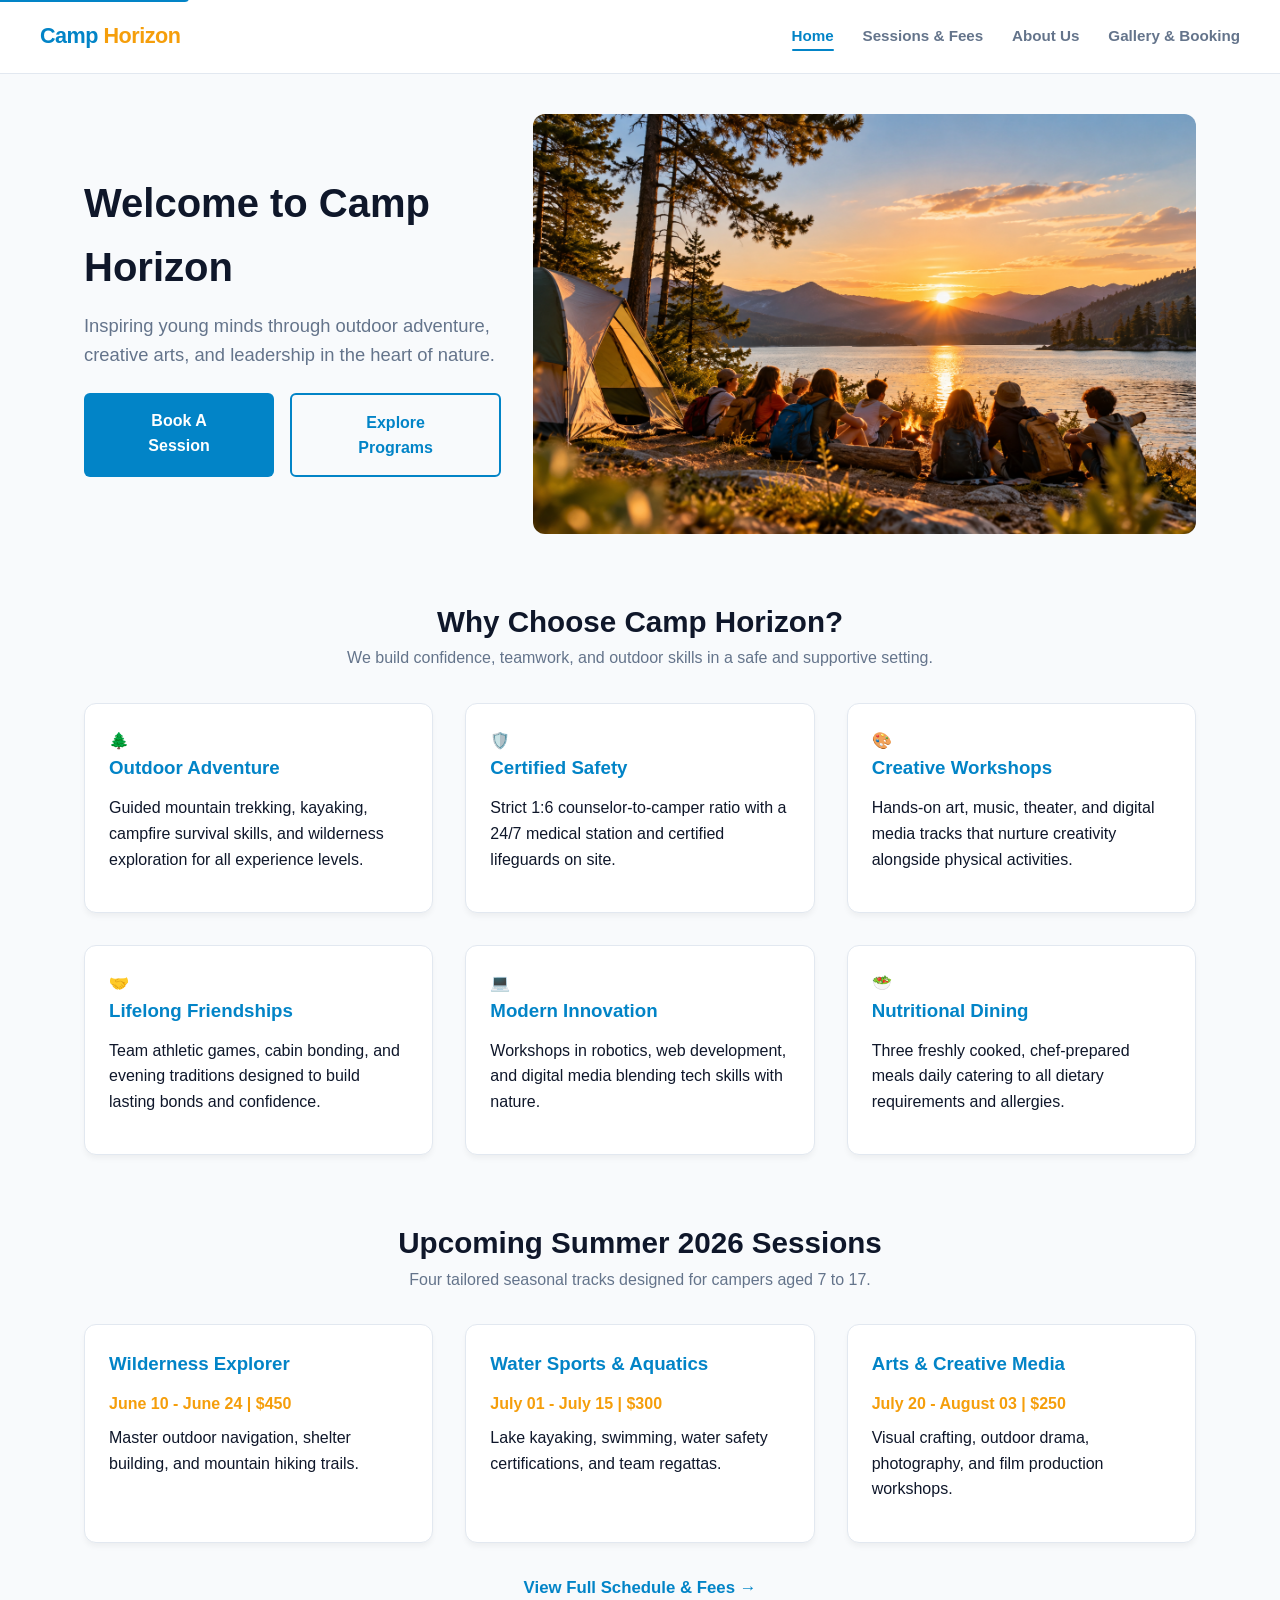
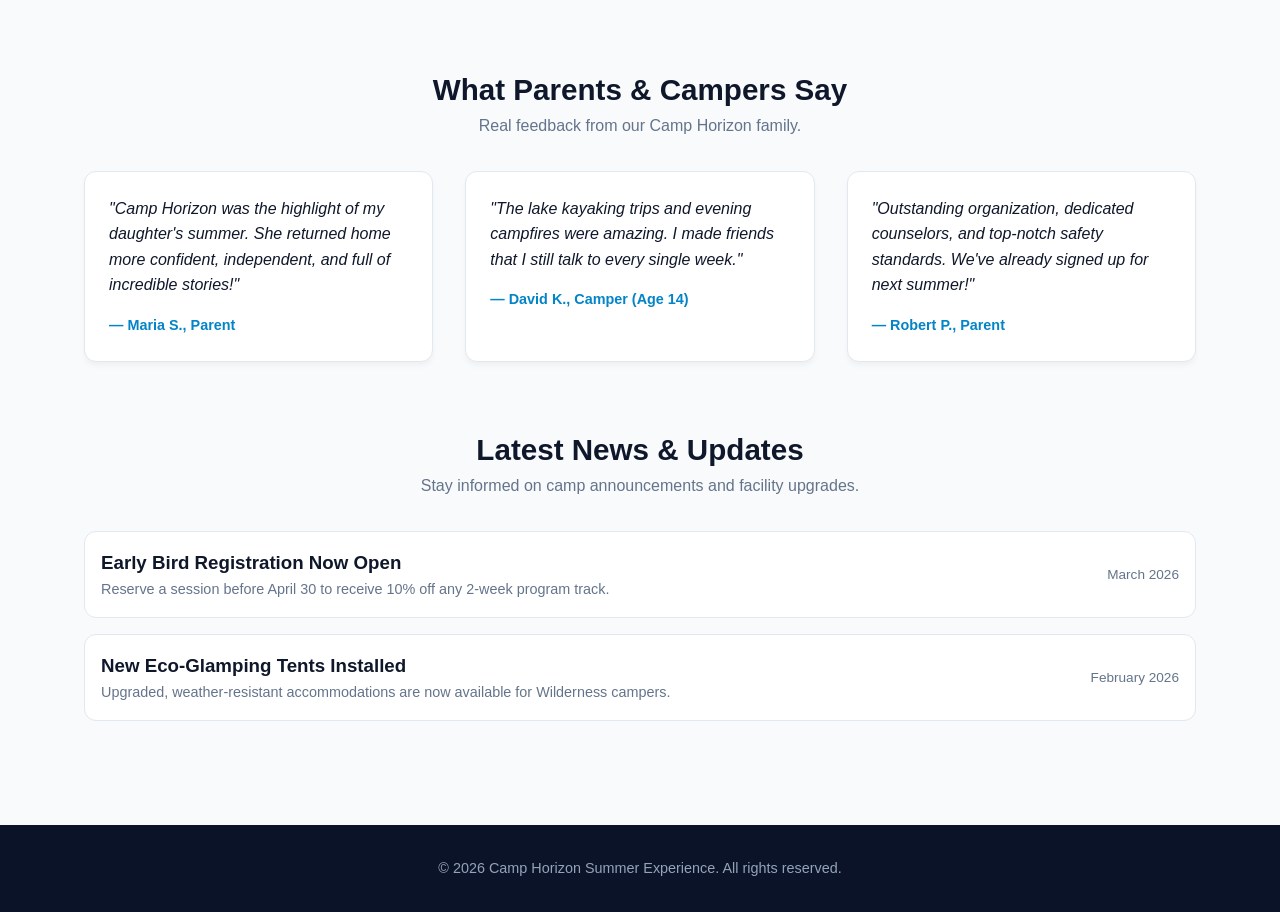
==== index.html @ 03441b00 "Add files via upload" ====
<!DOCTYPE html>
<html lang="en">
<head>
  <meta charset="UTF-8">
  <meta name="viewport" content="width=device-width, initial-scale=1.0">
  <title>Home — Camp Horizon</title>
  <link rel="stylesheet" href="css/style.css">
  <link rel="stylesheet" href="css/responsive.css">
</head>
<body>

  <a href="#main-content" class="skip-link">Skip to main content</a>

  <header class="site-header">
    <div class="logo">Camp <span>Horizon</span></div>
    <nav class="main-nav" aria-label="Main navigation">
      <ul>
        <li><a href="index.html" class="active" aria-current="page">Home</a></li>
        <li><a href="services.html">Sessions & Fees</a></li>
        <li><a href="about.html">About Us</a></li>
        <li><a href="contact.html">Gallery & Booking</a></li>
      </ul>
    </nav>
  </header>

  <main id="main-content" class="page-container">

    <section class="hero-section">
      <div class="hero-content">
        <h1>Welcome to Camp Horizon</h1>
        <p>Inspiring young minds through outdoor adventure, creative arts, and leadership in the heart of nature.</p>
        <div class="hero-actions">
          <a href="contact.html#booking-section" class="submit-btn">Book A Session</a>
          <a href="services.html#programs" class="submit-btn secondary-btn">Explore Programs</a>
        </div>
      </div>
      <div class="hero-image-container">
        <img src="img/camp.png" alt="Campers sitting around a campfire at sunset near a lake" width="800" height="420" loading="eager">
      </div>
    </section>

    <section class="highlights-section">
      <h2 class="section-title">Why Choose Camp Horizon?</h2>
      <p class="section-subtitle">We build confidence, teamwork, and outdoor skills in a safe and supportive setting.</p>

      <div class="program-grid highlights-grid">
        <article class="program-card">
          <div class="card-icon" aria-hidden="true">🌲</div>
          <h3>Outdoor Adventure</h3>
          <p>Guided mountain trekking, kayaking, campfire survival skills, and wilderness exploration for all experience levels.</p>
        </article>

        <article class="program-card">
          <div class="card-icon" aria-hidden="true">🛡️</div>
          <h3>Certified Safety</h3>
          <p>Strict 1:6 counselor-to-camper ratio with a 24/7 medical station and certified lifeguards on site.</p>
        </article>

        <article class="program-card">
          <div class="card-icon" aria-hidden="true">🎨</div>
          <h3>Creative Workshops</h3>
          <p>Hands-on art, music, theater, and digital media tracks that nurture creativity alongside physical activities.</p>
        </article>

        <article class="program-card">
          <div class="card-icon" aria-hidden="true">🤝</div>
          <h3>Lifelong Friendships</h3>
          <p>Team athletic games, cabin bonding, and evening traditions designed to build lasting bonds and confidence.</p>
        </article>

        <article class="program-card">
          <div class="card-icon" aria-hidden="true">💻</div>
          <h3>Modern Innovation</h3>
          <p>Workshops in robotics, web development, and digital media blending tech skills with nature.</p>
        </article>

        <article class="program-card">
          <div class="card-icon" aria-hidden="true">🥗</div>
          <h3>Nutritional Dining</h3>
          <p>Three freshly cooked, chef-prepared meals daily catering to all dietary requirements and allergies.</p>
        </article>
      </div>
    </section>

    <section class="sessions-preview-section">
      <h2 class="section-title">Upcoming Summer 2026 Sessions</h2>
      <p class="section-subtitle">Four tailored seasonal tracks designed for campers aged 7 to 17.</p>

      <div class="program-grid">
        <article class="program-card">
          <h3>Wilderness Explorer</h3>
          <span class="price-tag">June 10 - June 24 | $450</span>
          <p>Master outdoor navigation, shelter building, and mountain hiking trails.</p>
        </article>

        <article class="program-card">
          <h3>Water Sports & Aquatics</h3>
          <span class="price-tag">July 01 - July 15 | $300</span>
          <p>Lake kayaking, swimming, water safety certifications, and team regattas.</p>
        </article>

        <article class="program-card">
          <h3>Arts & Creative Media</h3>
          <span class="price-tag">July 20 - August 03 | $250</span>
          <p>Visual crafting, outdoor drama, photography, and film production workshops.</p>
        </article>
      </div>

      <div class="view-more-container">
        <a href="services.html#schedule-table" class="view-more-link">View Full Schedule & Fees →</a>
      </div>
    </section>

    <section class="testimonials-section">
      <h2 class="section-title">What Parents & Campers Say</h2>
      <p class="section-subtitle">Real feedback from our Camp Horizon family.</p>

      <div class="program-grid">
        <article class="program-card testimonial-card">
          <blockquote>
            <p><em>"Camp Horizon was the highlight of my daughter's summer. She returned home more confident, independent, and full of incredible stories!"</em></p>
          </blockquote>
          <cite>— Maria S., Parent</cite>
        </article>

        <article class="program-card testimonial-card">
          <blockquote>
            <p><em>"The lake kayaking trips and evening campfires were amazing. I made friends that I still talk to every single week."</em></p>
          </blockquote>
          <cite>— David K., Camper (Age 14)</cite>
        </article>

        <article class="program-card testimonial-card">
          <blockquote>
            <p><em>"Outstanding organization, dedicated counselors, and top-notch safety standards. We've already signed up for next summer!"</em></p>
          </blockquote>
          <cite>— Robert P., Parent</cite>
        </article>
      </div>
    </section>

    <section id="news" class="news-section">
      <h2 class="section-title">Latest News & Updates</h2>
      <p class="section-subtitle">Stay informed on camp announcements and facility upgrades.</p>

      <div class="add-ons">
        <article class="addon-item">
          <div>
            <h3>Early Bird Registration Now Open</h3>
            <p class="news-text">Reserve a session before April 30 to receive 10% off any 2-week program track.</p>
          </div>
          <time datetime="2026-03" class="news-date">March 2026</time>
        </article>

        <article class="addon-item">
          <div>
            <h3>New Eco-Glamping Tents Installed</h3>
            <p class="news-text">Upgraded, weather-resistant accommodations are now available for Wilderness campers.</p>
          </div>
          <time datetime="2026-02" class="news-date">February 2026</time>
        </article>
      </div>
    </section>

  </main>

  <footer class="site-footer">
    <p>&copy; 2026 Camp Horizon Summer Experience. All rights reserved.</p>
  </footer>

</body>
</html>
---- css/style.css ----
*, *::before, *::after {
  box-sizing: border-box;
  margin: 0;
  padding: 0;
}

:root {
  --primary-color: #0284c7;   
  --primary-dark: #0369a1;
  --accent-color: #f59e0b;     
  --text-main: #0f172a;       
  --text-muted: #64748b;       
  --bg-page: #f8fafc;          
  --bg-card: #ffffff;
  --border-color: #e2e8f0;
  --radius: 12px;
}

body {
  font-family: -apple-system, BlinkMacSystemFont, "Segoe UI", Roboto, Helvetica, Arial, sans-serif;
  color: var(--text-main);
  background-color: var(--bg-page);
  line-height: 1.6;
  min-height: 100vh;
  display: flex;
  flex-direction: column;
}

img {
  max-width: 100%;
  height: auto;
}

.skip-link {
  position: absolute;
  top: -40px;
  left: 0;
  background: var(--primary-color);
  color: #ffffff;
  padding: 8px 16px;
  z-index: 1000;
  text-decoration: none;
  font-weight: 700;
  border-radius: 0 0 4px 0;
  transition: top 0.2s ease;
}

.skip-link:focus {
  top: 0;
}

a:focus-visible,
button:focus-visible,
input:focus-visible,
select:focus-visible,
textarea:focus-visible {
  outline: 3px solid #185abc;
  outline-offset: 3px;
}

.site-header {
  background-color: var(--bg-card);
  border-bottom: 1px solid var(--border-color);
  padding: 1.2rem 2.5rem;
  display: flex;
  justify-content: space-between;
  align-items: center;
  position: sticky;
  top: 0;
  z-index: 100;
}

.logo {
  font-size: 1.35rem;
  font-weight: 800;
  letter-spacing: -0.5px;
  color: var(--primary-color);
}

.logo span {
  color: var(--accent-color);
}

.main-nav ul {
  display: flex;
  list-style: none;
  gap: 1.8rem;
  align-items: center;
}

.main-nav a {
  text-decoration: none;
  color: var(--text-muted);
  font-weight: 600;
  font-size: 0.95rem;
  padding: 0.4rem 0;
  position: relative;
  transition: color 0.2s ease;
}

.main-nav a:hover,
.main-nav a:focus,
.main-nav a.active {
  color: var(--primary-color);
}

.main-nav a.active::after {
  content: "";
  position: absolute;
  bottom: 0;
  left: 0;
  width: 100%;
  height: 2px;
  background-color: var(--primary-color);
  border-radius: 2px;
}

.page-container {
  flex: 1;
  max-width: 1160px;
  width: 100%;
  margin: 2.5rem auto;
  padding: 0 1.5rem;
}

.page-intro {
  text-align: center;
  margin-bottom: 3.5rem;
}

.page-intro h1 {
  font-size: 2.3rem;
  font-weight: 800;
  margin-bottom: 0.6rem;
  color: var(--text-main);
}

.page-intro p {
  color: var(--text-muted);
  font-size: 1.1rem;
}

.site-footer {
  background-color: #0b1329;
  color: #94a3b8;
  padding: 2rem 1.5rem;
  display: flex;
  justify-content: center;
  align-items: center;
  margin-top: auto;
  font-size: 0.9rem;
}

.section-title {
  font-size: 1.85rem;
  font-weight: 700;
  color: var(--text-main);
  text-align: center;
  margin-top: 1rem;
}

.section-subtitle {
  text-align: center;
  color: var(--text-muted);
  margin-bottom: 2rem;
  font-size: 1rem;
}

.gallery-section {
  margin-bottom: 4rem;
}

.gallery-grid {
  display: grid;
  grid-template-columns: repeat(auto-fit, minmax(280px, 1fr));
  gap: 1.5rem;
}

.gallery-card {
  background: var(--bg-card);
  border: 1px solid var(--border-color);
  border-radius: var(--radius);
  overflow: hidden;
  box-shadow: 0 4px 6px -1px rgba(0, 0, 0, 0.05);
  transition: transform 0.25s ease, box-shadow 0.25s ease;
  display: flex;
  flex-direction: column;
}

.gallery-card:hover {
  transform: translateY(-4px);
  box-shadow: 0 10px 15px -3px rgba(0, 0, 0, 0.1);
}

.gallery-card img {
  width: 100%;
  height: 220px;
  object-fit: cover;
  display: block;
}

.gallery-card figcaption {
  padding: 1rem 1.25rem;
  font-weight: 600;
  font-size: 0.95rem;
  color: var(--text-main);
  text-align: center;
}

.booking-section {
  background: var(--bg-card);
  border: 1px solid var(--border-color);
  border-radius: var(--radius);
  padding: 2.5rem;
  margin-bottom: 4rem;
  box-shadow: 0 4px 6px -1px rgba(0, 0, 0, 0.04);
}

.booking-form {
  display: flex;
  flex-direction: column;
  gap: 1.75rem;
}

.form-group {
  border: 1px solid var(--border-color);
  border-radius: 8px;
  padding: 1.5rem;
  display: flex;
  flex-direction: column;
  gap: 1.25rem;
}

.form-group legend {
  padding: 0 0.5rem;
  font-weight: 700;
  color: var(--primary-color);
  font-size: 1.1rem;
}

.flex-row {
  display: flex;
  gap: 1.5rem;
  width: 100%;
}

.field-item {
  flex: 1;
  display: flex;
  flex-direction: column;
  gap: 0.4rem;
}

.field-label,
.field-item label {
  font-size: 0.9rem;
  font-weight: 600;
  color: var(--text-main);
}

.field-item input[type="text"],
.field-item input[type="email"],
.field-item input[type="tel"],
.field-item input[type="number"],
.field-item select,
.field-item textarea {
  width: 100%;
  padding: 0.75rem 1rem;
  border: 1px solid var(--border-color);
  border-radius: 6px;
  font-family: inherit;
  font-size: 0.95rem;
  color: var(--text-main);
  background-color: var(--bg-page);
  transition: border-color 0.2s ease, outline 0.2s ease;
}

.field-item input:focus,
.field-item select:focus,
.field-item textarea:focus {
  outline: none;
  border-color: var(--primary-color);
  box-shadow: 0 0 0 3px rgba(2, 132, 199, 0.15);
}

.options-container {
  display: flex;
  flex-wrap: wrap;
  gap: 1.25rem;
  margin-top: 0.25rem;
}

.radio-label,
.checkbox-label {
  display: inline-flex;
  align-items: center;
  gap: 0.5rem;
  font-size: 0.9rem;
  color: var(--text-main);
  cursor: pointer;
}

.form-actions {
  display: flex;
  justify-content: flex-end;
}

.submit-btn {
  display: inline-block;
  background-color: var(--primary-color);
  color: #ffffff;
  border: none;
  padding: 0.9rem 2.2rem;
  font-size: 1rem;
  font-weight: 700;
  border-radius: 6px;
  cursor: pointer;
  text-decoration: none;
  text-align: center;
  transition: background-color 0.2s ease, transform 0.1s ease;
}

.submit-btn:hover {
  background-color: var(--primary-dark);
  transform: translateY(-1px);
}

.info-faq-section {
  display: flex;
  gap: 2rem;
  margin-bottom: 2rem;
}

.contact-card,
.faq-card {
  flex: 1;
  background: var(--bg-card);
  border: 1px solid var(--border-color);
  border-radius: var(--radius);
  padding: 2rem;
}

.contact-card h3,
.faq-card h3 {
  font-size: 1.3rem;
  margin-bottom: 0.75rem;
  color: var(--text-main);
}

.contact-details-list {
  list-style: none;
  margin-top: 1.25rem;
  display: flex;
  flex-direction: column;
  gap: 0.8rem;
  font-size: 0.95rem;
}

.faq-item {
  border-bottom: 1px solid var(--border-color);
  padding: 0.85rem 0;
}

.faq-item:last-child {
  border-bottom: none;
}

.faq-item summary {
  font-weight: 600;
  cursor: pointer;
  color: var(--text-main);
  user-select: none;
  list-style: none;
}

.faq-item summary::-webkit-details-marker {
  display: none;
}

.faq-item summary::after {
  content: " +";
  float: right;
  color: var(--primary-color);
  font-weight: bold;
}

.faq-item[open] summary::after {
  content: " −";
}

.faq-item p {
  margin-top: 0.5rem;
  font-size: 0.9rem;
  color: var(--text-muted);
  line-height: 1.5;
}

.program-image-section {
  margin: 2rem 0 4rem;
}

.program-image {
  width: 100%;
  height: 320px;
  object-fit: cover;
  border-radius: var(--radius);
  display: block;
}

.program-grid {
  display: grid;
  grid-template-columns: minmax(0, 1fr);
  gap: 2rem;
  margin-top: 2rem;
}

.program-card {
  background-color: var(--bg-card);
  border: 1px solid var(--border-color);
  border-radius: var(--radius);
  padding: 1.5rem;
  box-shadow: 0 4px 6px -1px rgba(0, 0, 0, 0.05);
}

.program-card h3 {
  color: var(--primary-color);
  margin-bottom: 0.75rem;
}

.program-card p {
  color: var(--text-main);
  margin-bottom: 1rem;
}

.price-tag {
  display: inline-block;
  font-weight: 600;
  color: var(--accent-color);
  margin-bottom: 0.5rem;
}

.testimonial-card cite {
  display: block;
  margin-top: 1rem;
  font-style: normal;
  font-size: 0.9rem;
  color: var(--primary-color);
  font-weight: 600;
}

.schedule-table {
  width: 100%;
  border-collapse: collapse;
  margin-top: 2rem;
  background-color: var(--bg-card);
}

.schedule-table th,
.schedule-table td {
  border: 1px solid var(--border-color);
  padding: 0.75rem 1rem;
  text-align: left;
}

.schedule-table th {
  background-color: var(--primary-color);
  color: #ffffff;
}

.schedule-table tr:nth-child(even) {
  background-color: var(--bg-page);
}

.add-ons {
  display: flex;
  flex-direction: column;
  gap: 1rem;
  margin-top: 1.5rem;
}

.addon-item {
  display: flex;
  justify-content: space-between;
  align-items: center;
  background-color: var(--bg-card);
  border: 1px solid var(--border-color);
  border-radius: var(--radius);
  padding: 1rem;
}

.addon-item h3 {
  margin: 0;
}

.news-text {
  color: var(--text-muted);
  font-size: 0.9rem;
}

.news-date {
  font-size: 0.85rem;
  color: var(--text-muted);
}

.hero-section {
  display: flex;
  flex-direction: column;
  align-items: center;
  text-align: center;
  gap: 2rem;
  margin-bottom: 4rem;
}

.hero-content h1 {
  font-size: 2.5rem;
  font-weight: 800;
  margin-bottom: 0.75rem;
  color: var(--text-main);
}

.hero-content p {
  font-size: 1.15rem;
  color: var(--text-muted);
  max-width: 700px;
  margin: 0 auto 1.5rem auto;
}

.hero-actions {
  display: flex;
  gap: 1rem;
  justify-content: center;
}

.secondary-btn {
  background-color: transparent;
  color: var(--primary-color);
  border: 2px solid var(--primary-color);
}

.secondary-btn:hover {
  background-color: var(--primary-color);
  color: #ffffff;
}

.hero-image-container {
  width: 100%;
}

.hero-image-container img {
  width: 100%;
  height: 420px;
  object-fit: cover;
  border-radius: var(--radius);
  display: block;
}

.highlights-section,
.sessions-preview-section,
.testimonials-section,
.news-section {
  margin-bottom: 4rem;
}

.view-more-container {
  text-align: center;
  margin-top: 2rem;
}

.view-more-link {
  color: var(--primary-color);
  font-weight: 700;
  text-decoration: none;
  font-size: 1.05rem;
  transition: color 0.2s ease;
}

.view-more-link:hover {
  color: var(--primary-dark);
}

.timeline-section {
  margin-bottom: 4.5rem; 
}

.timeline-container {
  display: flex;
  flex-direction: column; 
  gap: 3rem; 
  margin-top: 2rem;
}

.timeline-block {
  display: flex;
  flex-direction: column; 
  gap: 1.5rem; 
  background-color: var(--bg-card);
  border: 1px solid var(--border-color);
  border-radius: var(--radius);
  padding: 1.5rem; 
  box-shadow: 0 4px 6px -1px rgba(0, 0, 0, 0.05); 
}

.timeline-text {
  flex: 1; 
}

.timeline-text h3 {
  font-size: 1.5rem;
  font-weight: 700;
  color: var(--primary-color);
  margin-bottom: 1rem;
}

.timeline-text p {
  color: var(--text-main);
  font-size: 0.98rem;
  line-height: 1.6;
  margin-bottom: 0.8rem;
}

.timeline-text p:last-child {
  margin-bottom: 0; 
}

.timeline-text ul {
  list-style: none;
  padding-left: 0;
  display: flex;
  flex-direction: column;
  gap: 0.6rem;
}

.timeline-text ul li {
  position: relative;
  padding-left: 1.2rem; 
  font-size: 0.95rem;
  color: var(--text-main);
}

.timeline-text ul li::before {
  content: "•"; 
  color: var(--accent-color);
  font-size: 1.3rem;
  position: absolute;
  left: 0;
  top: -2px; 
}

.timeline-image {
  flex: 1;
  width: 100%; 
}

.timeline-image img {
  display: block;
  max-width: 100%;
  height: auto;
  aspect-ratio: 16 / 9; 
  object-fit: cover; 
  border-radius: calc(var(--radius) - 4px);
}

.values-section {
  margin-bottom: 4.5rem;
}

.values-flex {
  display: flex;
  flex-direction: column; 
  gap: 1.5rem;
  margin-top: 2rem;
}

.value-card {
  flex: 1;
  background-color: var(--bg-card);
  border: 1px solid var(--border-color);
  border-radius: var(--radius);
  padding: 2rem 1.5rem;
  text-align: center; 
  box-shadow: 0 4px 6px -1px rgba(0, 0, 0, 0.04);
}

.value-icon {
  font-size: 2.5rem; 
  margin-bottom: 0.75rem;
}

.value-card h3 {
  font-size: 1.25rem;
  color: var(--primary-color);
  margin-bottom: 0.5rem;
}

.value-card p {
  font-size: 0.92rem;
  color: var(--text-muted);
}

.team-section {
  margin-bottom: 4rem;
}

.team-grid {
  display: grid;
  grid-template-columns: minmax(0, 1fr); 
  gap: 1.75rem;
  margin-top: 2rem;
}

.team-card {
  background-color: var(--bg-card);
  border: 1px solid var(--border-color);
  border-radius: var(--radius);
  overflow: hidden; 
  box-shadow: 0 4px 6px -1px rgba(0, 0, 0, 0.05);
  transition: transform 0.25s ease;
}

.team-card:hover {
  transform: translateY(-4px); 
}

.team-card img {
  display: block;
  width: 100%;
  height: 220px;
  object-fit: cover;
  object-position: top;
}

.zoom-portrait {
  transform: scale(1.4); 
  transform-origin: center bottom; 
}

.team-info {
  padding: 1.25rem;
}

.team-info h3 {
  font-size: 1.15rem;
  color: var(--text-main);
  margin-bottom: 0.2rem;
}

.team-info .role {
  display: inline-block;
  font-size: 0.85rem;
  font-weight: 600;
  color: var(--accent-color);
  margin-bottom: 0.6rem;
}

.team-info p {
  font-size: 0.88rem;
  color: var(--text-muted);
}
---- css/responsive.css ----
@media (max-width: 900px) {
  .page-container {
    padding: 0 1.25rem;
    margin: 1.5rem auto;
  }

  .timeline-block,
  .timeline-block.reverse {
    flex-direction: column;
    padding: 1.5rem;
    gap: 1.5rem;
  }

  .timeline-text, 
  .timeline-image {
    width: 100%;
  }

  .timeline-image img {
    aspect-ratio: 16 / 9;
  }

  .values-flex {
    flex-direction: column;
    gap: 1rem;
  }
}

@media (max-width: 768px) {
  .site-header {
    flex-direction: column;
    gap: 1rem;
    padding: 1rem;
    text-align: center;
  }

  .main-nav ul {
    gap: 0.8rem;
    flex-wrap: wrap;
    justify-content: center;
  }

  .team-grid {
    grid-template-columns: repeat(auto-fit, minmax(200px, 1fr));
    gap: 1.25rem;
  }
}

@media (max-width: 480px) {
  .page-intro h1 {
    font-size: 1.75rem;
  }

  .section-title {
    font-size: 1.45rem;
  }

  .team-grid {
    grid-template-columns: 1fr; 
  }

  .team-card img {
    aspect-ratio: 16 / 10; 
  }
}


/* ==========================================
   STUDENT 3 STYLES: MEDIA QUERIES
   ========================================== */

/* Breakpoint 1: Tablets and Small Desktops (768px / 48rem) */
@media (min-width: 48rem) {
  
  /* Timeline reflow */
  .timeline-block {
    /* Switches from stacked to side-by-side layout */
    flex-direction: row; 
    /* Vertically centers the text alongside the image */
    align-items: center; 
    /* Increases gap and padding for larger screens */
    gap: 2.5rem; 
    padding: 2rem;
  }
  
  .timeline-block.reverse {
    /* Alternates the layout order (Image right, Text left) for visual interest */
    flex-direction: row-reverse; 
  }

  /* Values reflow */
  .values-flex {
    /* Places the 3 value cards in a single row */
    flex-direction: row; 
  }

  /* Team reflow */
  .team-grid {
    /* Switches to a 2-column grid. minmax(0, 1fr) prevents blowout from long words */
    grid-template-columns: repeat(2, minmax(0, 1fr)); 
  }
}

/* Breakpoint 2: Large Desktops (1024px / 64rem) */
@media (min-width: 64rem) {
  @media (max-width: 900px) {
  .page-container {
    padding: 0 1.25rem;
    margin: 1.5rem auto;
  }

  .timeline-block,
  .timeline-block.reverse {
    flex-direction: column;
    padding: 1.5rem;
    gap: 1.5rem;
  }

  .timeline-text, 
  .timeline-image {
    width: 100%;
  }

  .timeline-image img {
    aspect-ratio: 16 / 9;
  }

  .values-flex {
    flex-direction: column;
    gap: 1rem;
  }
}

@media (max-width: 820px) {
  .flex-row {
    flex-direction: column;
    gap: 1rem;
  }

  .info-faq-section {
    flex-direction: column;
  }

  .booking-section {
    padding: 1.5rem;
  }
}

@media (max-width: 768px) {
  .site-header {
    flex-direction: column;
    gap: 1rem;
    padding: 1rem;
    text-align: center;
  }

  .main-nav ul {
    gap: 0.8rem;
    flex-wrap: wrap;
    justify-content: center;
  }

  .schedule-table {
    font-size: 0.9rem;
  }

  .schedule-table th,
  .schedule-table td {
    padding: 0.75rem;
  }

  .team-grid {
    grid-template-columns: repeat(auto-fit, minmax(200px, 1fr));
    gap: 1.25rem;
  }
}

@media (max-width: 480px) {
  .page-intro h1 {
    font-size: 1.75rem;
  }

  .section-title {
    font-size: 1.45rem;
  }

  .schedule-table {
    font-size: 0.8rem;
  }

  .team-grid {
    grid-template-columns: 1fr; 
  }

  .team-card img {
    aspect-ratio: 16 / 10; 
  }
}

@media (min-width: 48rem) {
  .hero-section {
    flex-direction: row;
    text-align: left;
    align-items: center;
  }

  .hero-actions {
    justify-content: flex-start;
  }

  .program-grid {
    grid-template-columns: repeat(2, minmax(0, 1fr));
  }

  .timeline-block {
    flex-direction: row; 
    align-items: center; 
    gap: 2.5rem; 
    padding: 2rem;
  }
  
  .timeline-block.reverse {
    flex-direction: row-reverse; 
  }

  .values-flex {
    flex-direction: row; 
  }

  .team-grid {
    grid-template-columns: repeat(2, minmax(0, 1fr)); 
  }
}

@media (min-width: 64rem) {
  .program-grid {
    grid-template-columns: repeat(3, minmax(0, 1fr));
  }

  .team-grid {
    grid-template-columns: repeat(4, minmax(0, 1fr)); 
  }
}
  /* Team Grid Reflow */
  .team-grid {
    /* Expands to a 4-column grid for widescreen layouts to fit the 4 team members on one line */
    grid-template-columns: repeat(4, minmax(0, 1fr)); 
  }
}
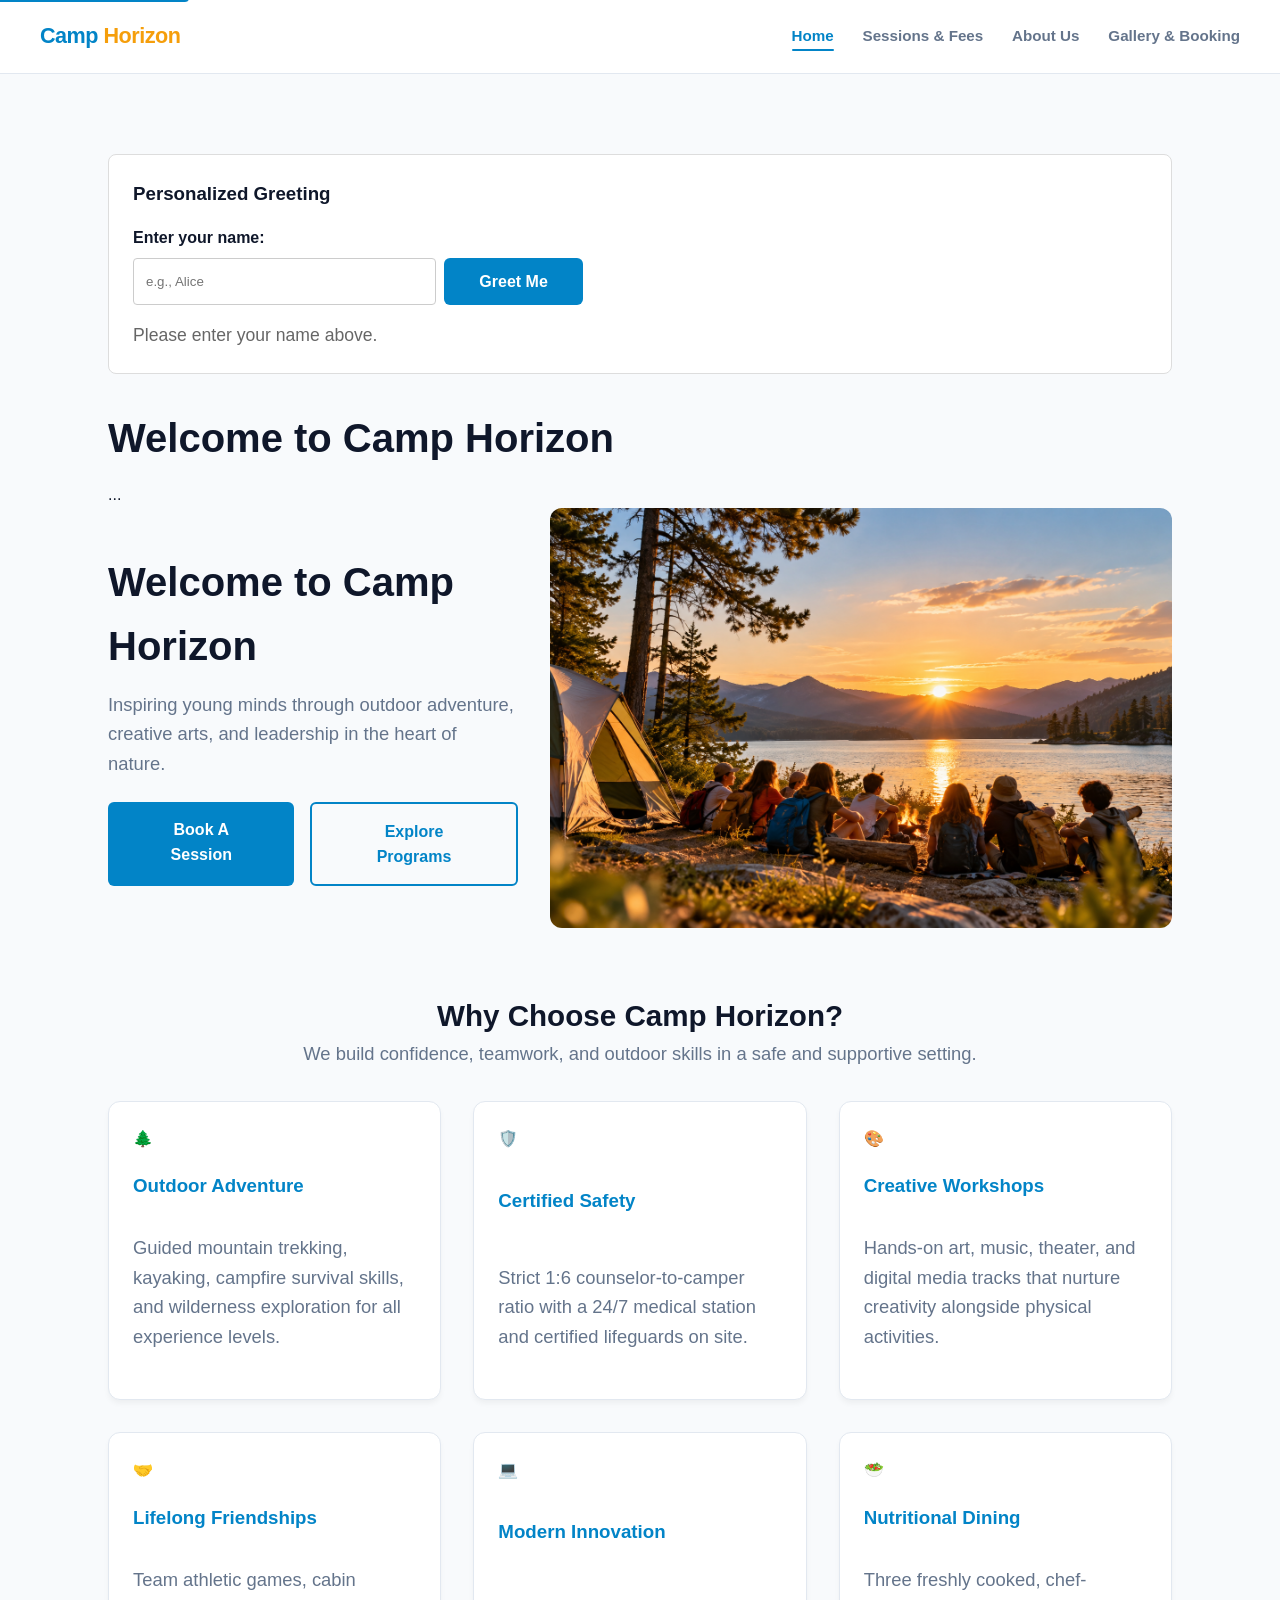
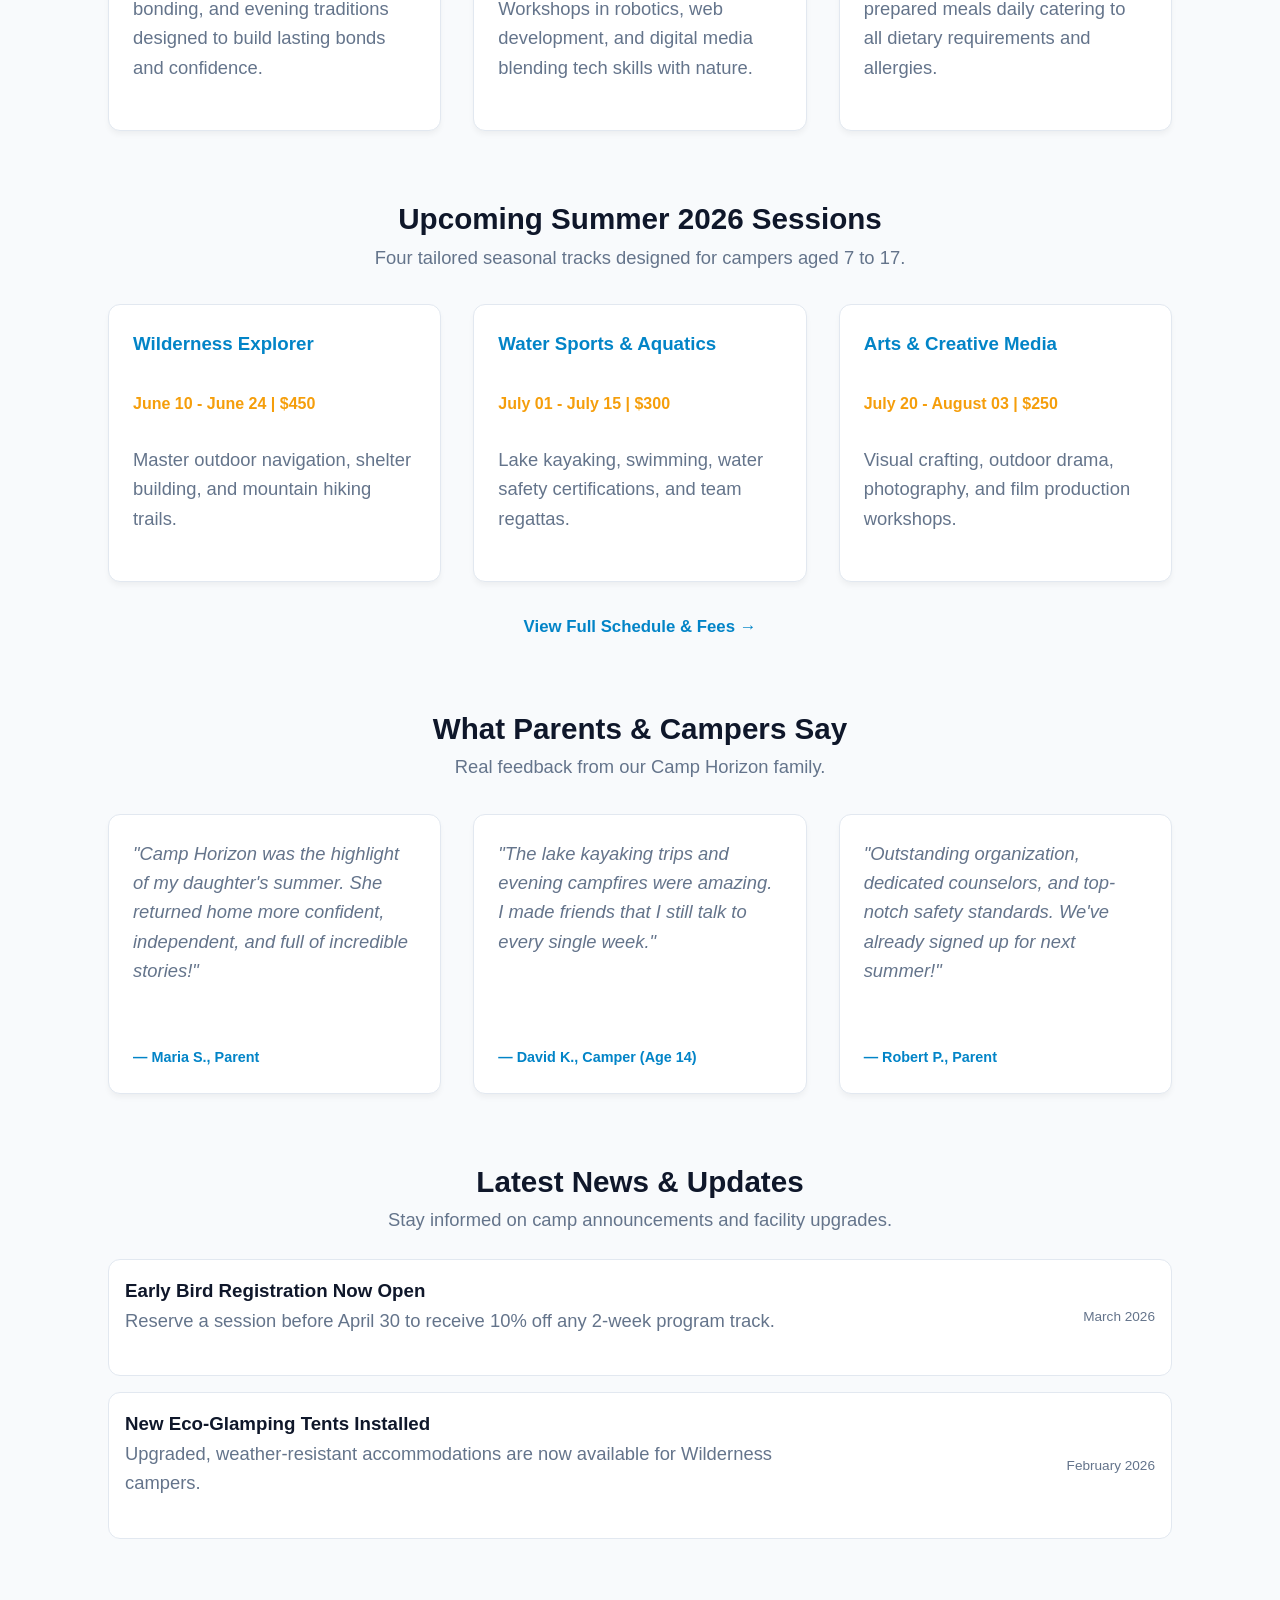
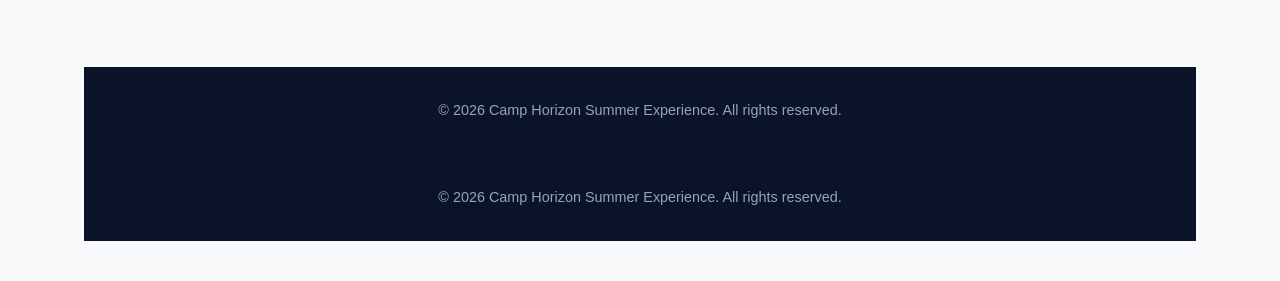
==== commit ff3d9c2d: "Refactor index.html to eliminate duplicates Removed duplicate sections and added personalized greeti" ====
--- a/index.html
+++ b/index.html
@@ -24,6 +24,36 @@
   </header>
 
   <main id="main-content" class="page-container">
+    <main id="main-content" class="page-container">
+
+    <section class="task0-container my-4 p-4 border rounded shadow-sm" style="margin: 2rem 0; padding: 1.5rem; border: 1px solid #ddd; border-radius: 8px; background: #fff;">
+      <h3 style="margin-bottom: 1rem;">Personalized Greeting</h3>
+      
+      <div style="margin-bottom: 1rem;">
+        <label for="userNameInput" style="display: block; font-weight: bold; margin-bottom: 0.5rem;">Enter your name:</label>
+        <div style="display: flex; gap: 8px; max-width: 450px;">
+          <input 
+            type="text" 
+            id="userNameInput" 
+            placeholder="e.g., Alice"
+            style="flex: 1; padding: 0.5rem 0.75rem; border: 1px solid #ccc; border-radius: 4px;"
+          >
+          <button id="greetBtn" class="submit-btn" type="button" style="cursor: pointer;">
+            Greet Me
+          </button>
+        </div>
+      </div>
+
+      <p id="welcomeOutput" style="font-size: 1.1rem; margin-top: 0.5rem; color: #666;">
+        Please enter your name above.
+      </p>
+    </section>
+  
+
+    <section class="hero-section">
+      <div class="hero-content">
+        <h1>Welcome to Camp Horizon</h1>
+        ...
 
     <section class="hero-section">
       <div class="hero-content">
@@ -167,6 +197,11 @@
   <footer class="site-footer">
     <p>&copy; 2026 Camp Horizon Summer Experience. All rights reserved.</p>
   </footer>
-
+<footer class="site-footer">
+    <p>&copy; 2026 Camp Horizon Summer Experience. All rights reserved.</p>
+  </footer>
+  <script src="js/script.js"></script>
 </body>
-</html>+</html>
+</body>
+</html>
--- a/css/style.css
+++ b/css/style.css
@@ -755,4 +755,204 @@
 .team-info p {
   font-size: 0.88rem;
   color: var(--text-muted);
+}
+
+
+.program-card {
+  background-color: var(--bg-card);
+  border: 1px solid var(--border-color);
+  border-radius: var(--radius);
+  padding: 1.5rem;
+  box-shadow: 0 4px 6px -1px rgba(0, 0, 0, 0.05);
+  display: flex;
+  flex-direction: column;
+  justify-content: space-between;
+  gap: 1.25rem;
+  transition: transform 0.2s ease, box-shadow 0.2s ease;
+}
+
+.program-card:hover {
+  transform: translateY(-3px);
+  box-shadow: 0 10px 15px -3px rgba(0, 0, 0, 0.08);
+}
+
+.card-actions {
+  display: flex;
+  align-items: center;
+  justify-content: space-between;
+  gap: 0.5rem;
+  padding-top: 0.8rem;
+  border-top: 1px solid #f1f5f9;
+}
+
+.btn-book {
+  background-color: #0284c7;
+  color: #ffffff !important;
+  font-size: 0.85rem;
+  font-weight: 600;
+  padding: 0.5rem 0.9rem;
+  border-radius: 8px;
+  text-decoration: none;
+  transition: background-color 0.2s ease, transform 0.1s ease;
+  box-shadow: 0 2px 4px rgba(2, 132, 199, 0.2);
+}
+
+.btn-book:hover {
+  background-color: #0369a1;
+  transform: translateY(-1px);
+}
+
+.btn-ask {
+  background-color: #f1f5f9;
+  color: #475569 !important;
+  font-size: 0.82rem;
+  font-weight: 600;
+  padding: 0.5rem 0.8rem;
+  border-radius: 8px;
+  text-decoration: none;
+  border: 1px solid #cbd5e1;
+  transition: all 0.2s ease;
+}
+
+.btn-ask:hover {
+  background-color: #e2e8f0;
+  color: #0f172a !important;
+  border-color: #94a3b8;
+}
+
+
+.search-section {
+  background-color: var(--bg-card);
+  border: 1px solid var(--border-color);
+  border-radius: var(--radius);
+  padding: 20px;
+  margin-bottom: 30px;
+}
+
+.search-label {
+  display: block;
+  font-weight: 700;
+  margin-bottom: 8px;
+  color: var(--text-main);
+}
+
+.search-input {
+  width: 100%;
+  padding: 12px 16px;
+  border: 1px solid var(--border-color);
+  border-radius: var(--radius);
+  font-size: 1rem;
+  color: var(--text-main);
+  background-color: var(--bg-page);
+  outline: none;
+  transition: border-color 0.2s ease;
+}
+
+.search-input:focus {
+  border-color: var(--primary-color);
+}
+
+.results-count {
+  margin-top: 10px;
+  font-size: 0.9rem;
+  font-weight: 600;
+  color: var(--text-muted);
+}
+
+.no-results-alert {
+  margin-top: 12px;
+  padding: 12px 16px;
+  background-color: #fef3c7;
+  color: #92400e;
+  border: 1px solid #fde68a;
+  border-radius: var(--radius);
+  font-weight: 600;
+}
+
+.hidden {
+  display: none !important;
+}
+
+.favourites-section {
+  background-color: var(--bg-card);
+  border: 1px solid var(--border-color);
+  border-radius: var(--radius);
+  padding: 24px;
+  margin-top: 40px;
+  margin-bottom: 40px;
+}
+
+.favourites-section h2 {
+  font-size: 1.3rem;
+  margin-bottom: 16px;
+  color: var(--text-main);
+}
+
+.fav-form {
+  display: flex;
+  gap: 12px;
+  margin-bottom: 20px;
+}
+
+.fav-input {
+  flex: 1;
+  padding: 10px 14px;
+  border: 1px solid var(--border-color);
+  border-radius: var(--radius);
+  font-size: 0.95rem;
+  background-color: var(--bg-page);
+}
+
+.fav-input:focus {
+  border-color: var(--primary-color);
+  outline: none;
+}
+
+.btn-add {
+  background-color: var(--primary-color);
+  color: #ffffff;
+  border: none;
+  padding: 10px 20px;
+  border-radius: var(--radius);
+  font-weight: 600;
+  cursor: pointer;
+  transition: background-color 0.2s ease;
+}
+
+.btn-add:hover {
+  background-color: var(--primary-dark);
+}
+
+.fav-list {
+  list-style: none;
+  display: flex;
+  flex-direction: column;
+  gap: 10px;
+}
+
+.fav-item {
+  display: flex;
+  justify-content: space-between;
+  align-items: center;
+  padding: 12px 16px;
+  background-color: var(--bg-page);
+  border: 1px solid var(--border-color);
+  border-radius: var(--radius);
+  font-weight: 500;
+}
+
+.btn-remove {
+  background-color: #ef4444;
+  color: #ffffff;
+  border: none;
+  padding: 6px 12px;
+  border-radius: 6px;
+  font-size: 0.85rem;
+  font-weight: 600;
+  cursor: pointer;
+  transition: background-color 0.2s ease;
+}
+
+.btn-remove:hover {
+  background-color: #dc2626;
 }
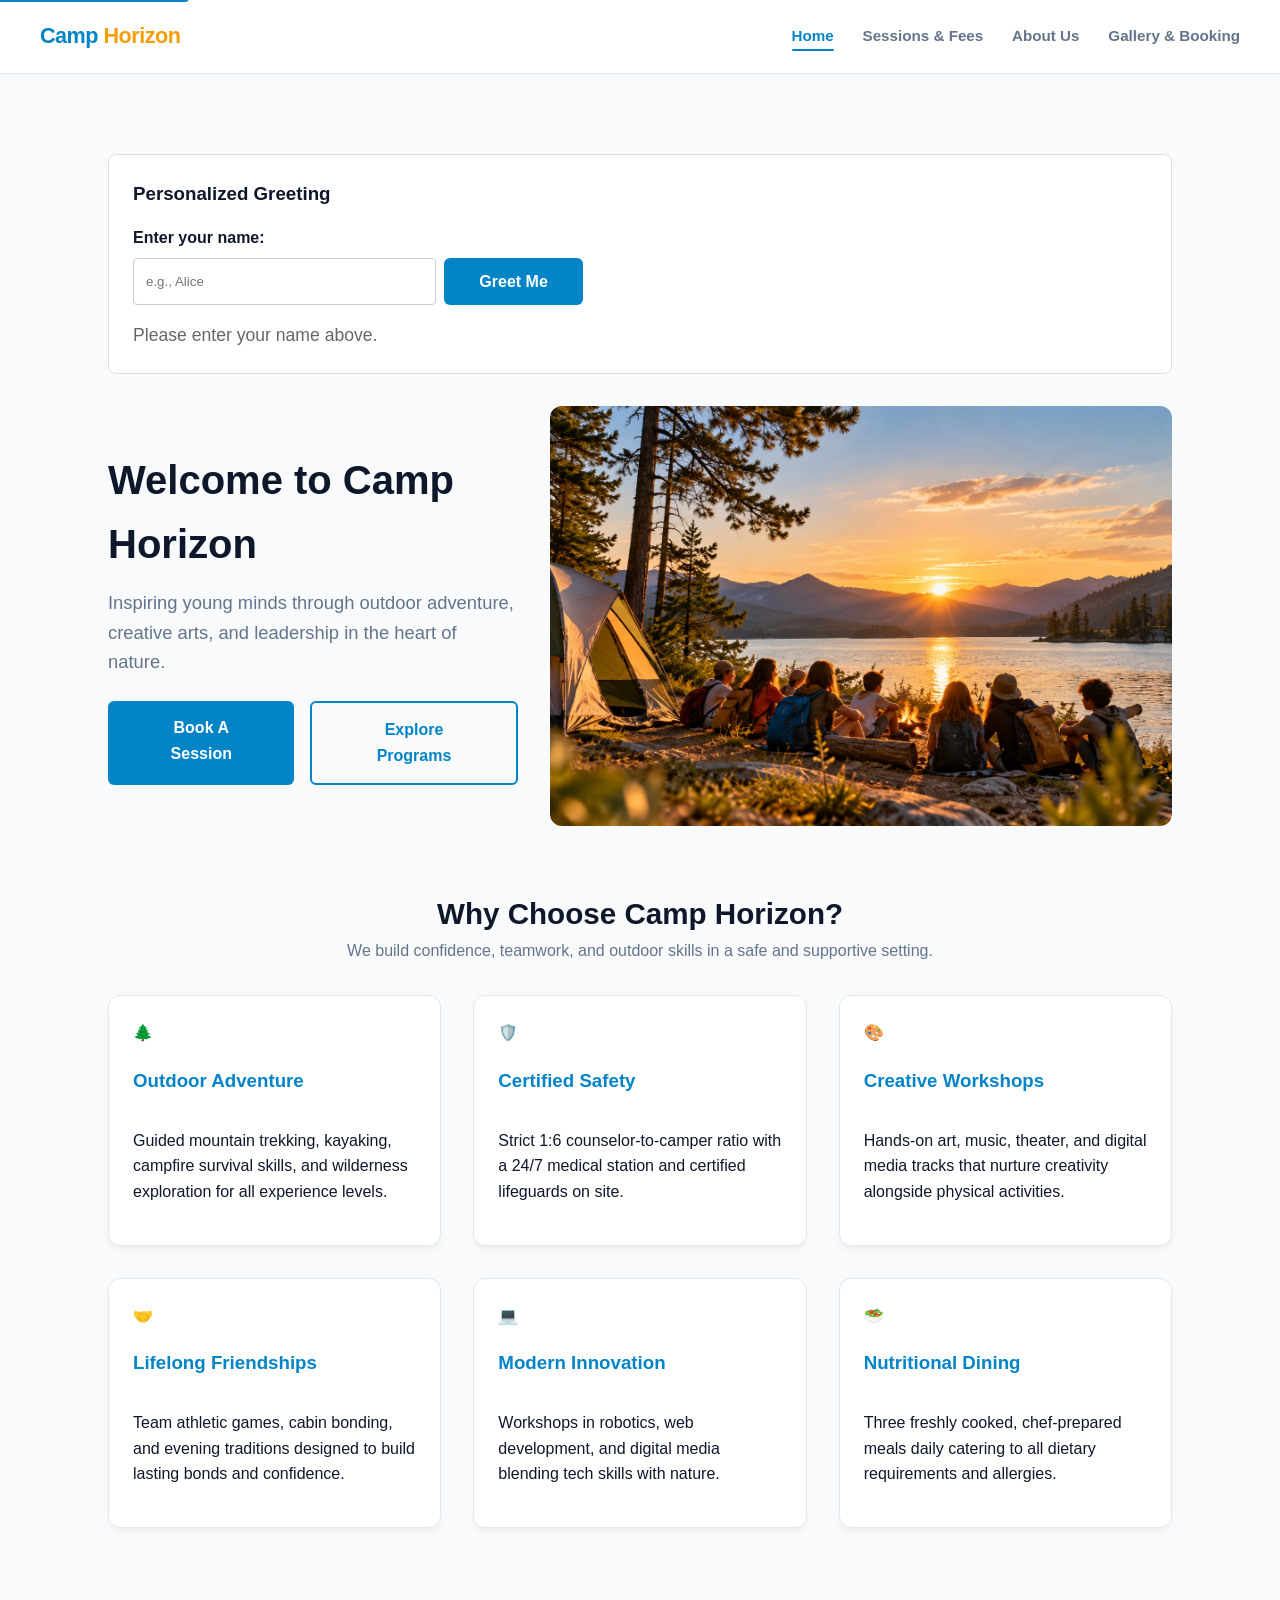
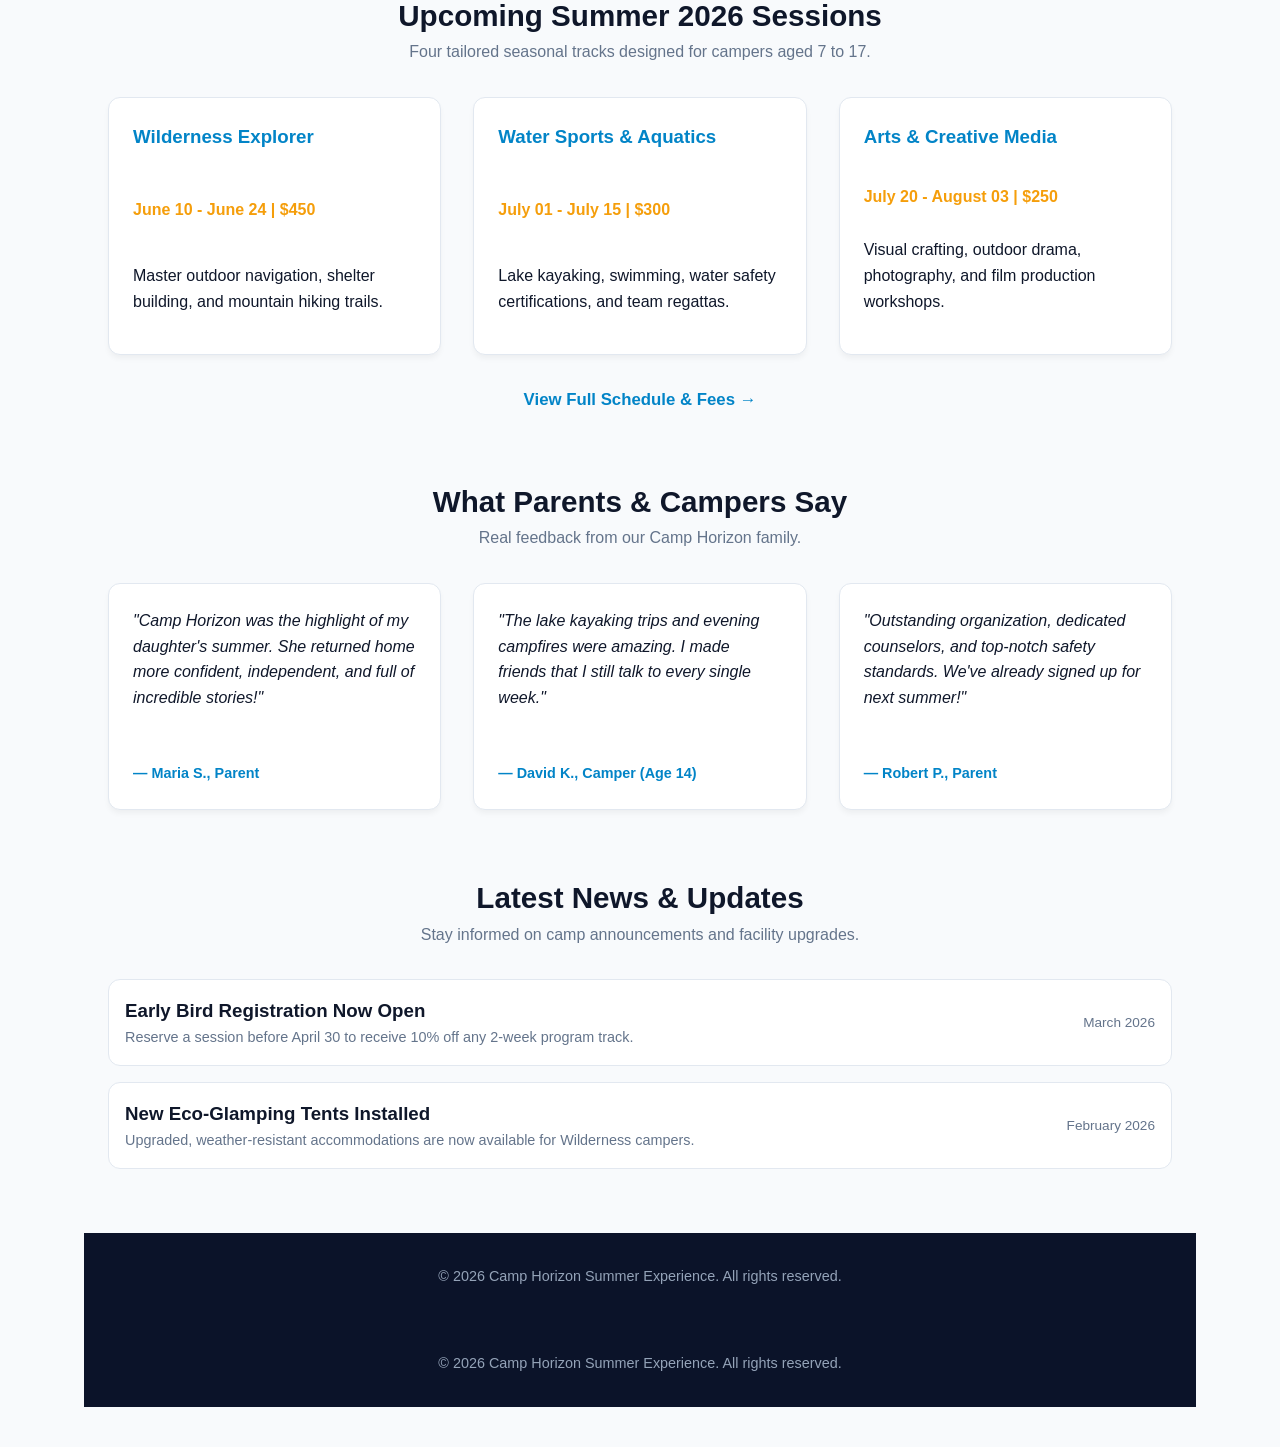
==== commit 88336ebc: "Update index.html" ====
--- a/index.html
+++ b/index.html
@@ -53,11 +53,6 @@
     <section class="hero-section">
       <div class="hero-content">
         <h1>Welcome to Camp Horizon</h1>
-        ...
-
-    <section class="hero-section">
-      <div class="hero-content">
-        <h1>Welcome to Camp Horizon</h1>
         <p>Inspiring young minds through outdoor adventure, creative arts, and leadership in the heart of nature.</p>
         <div class="hero-actions">
           <a href="contact.html#booking-section" class="submit-btn">Book A Session</a>
@@ -200,8 +195,8 @@
 <footer class="site-footer">
     <p>&copy; 2026 Camp Horizon Summer Experience. All rights reserved.</p>
   </footer>
-  <script src="js/script.js"></script>
+ <script src="js/validation.js"></script>
 </body>
 </html>
-</body>
-</html>
+
+        
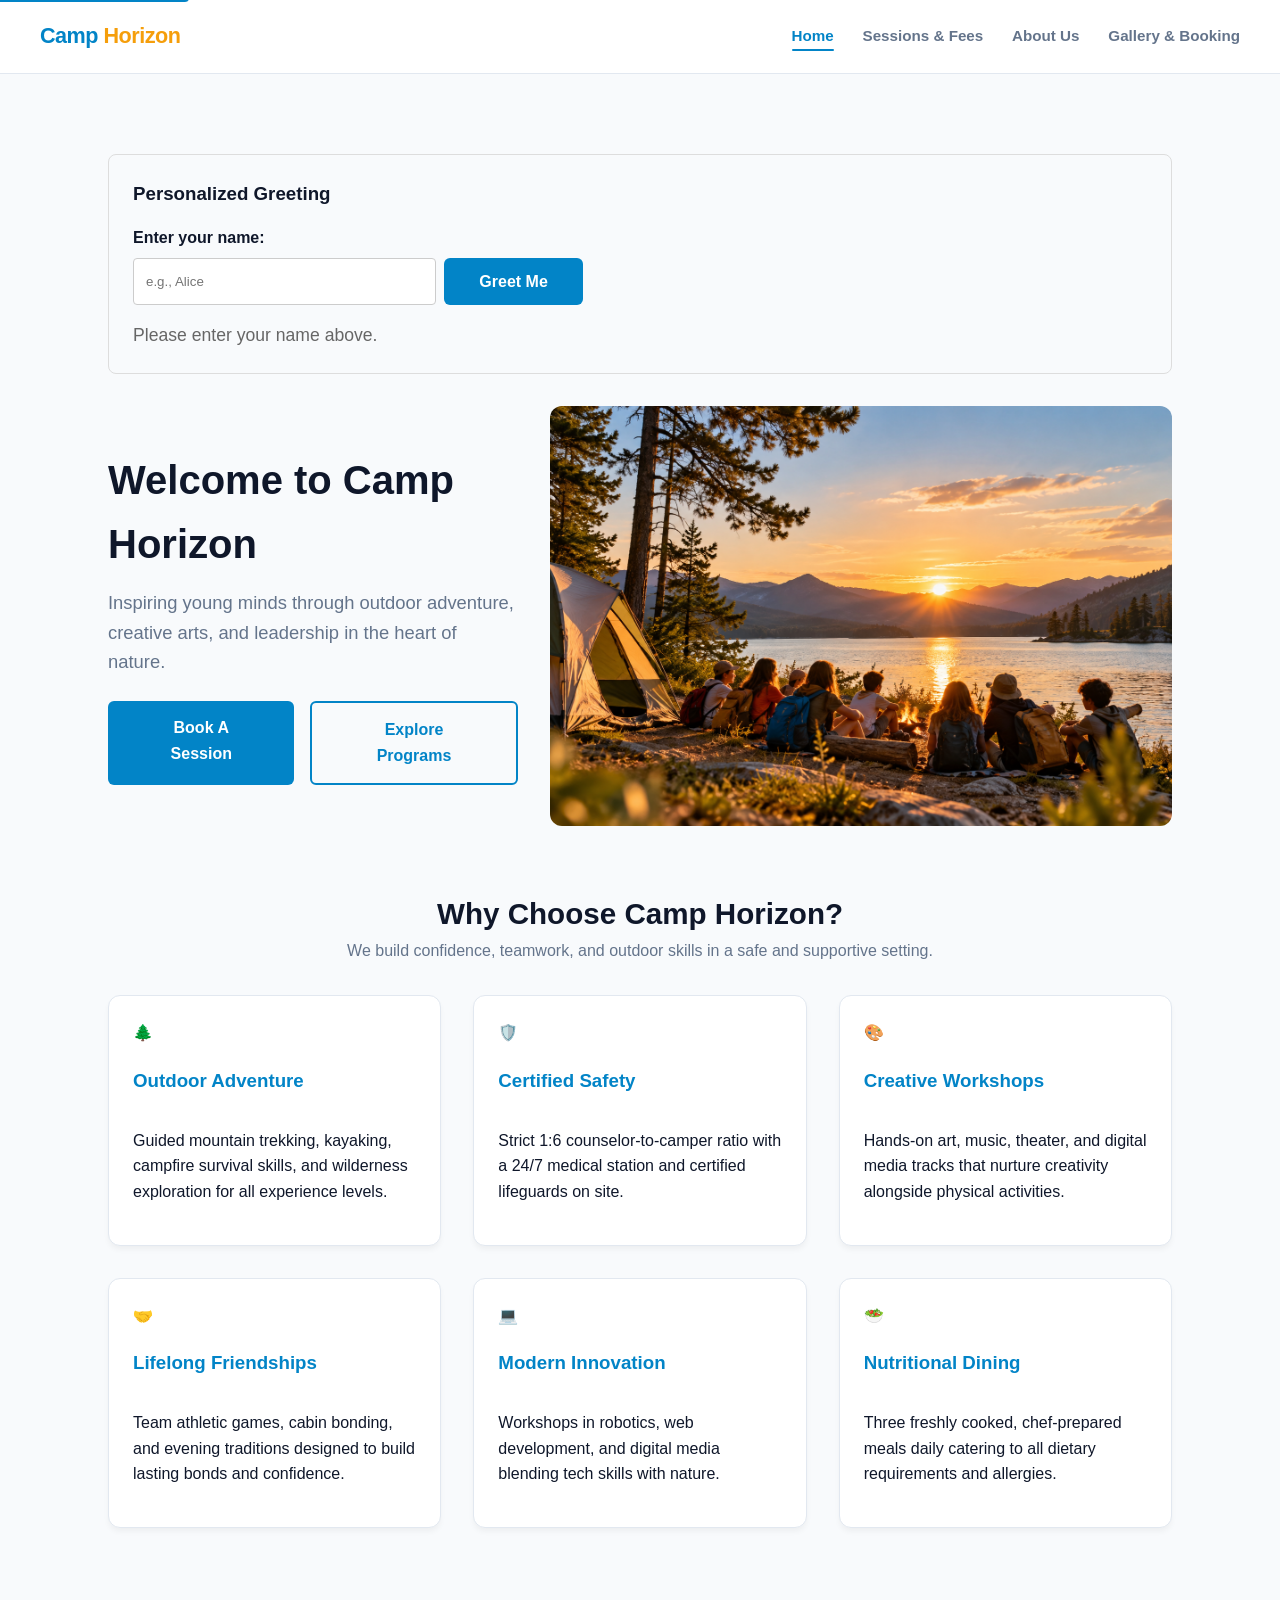
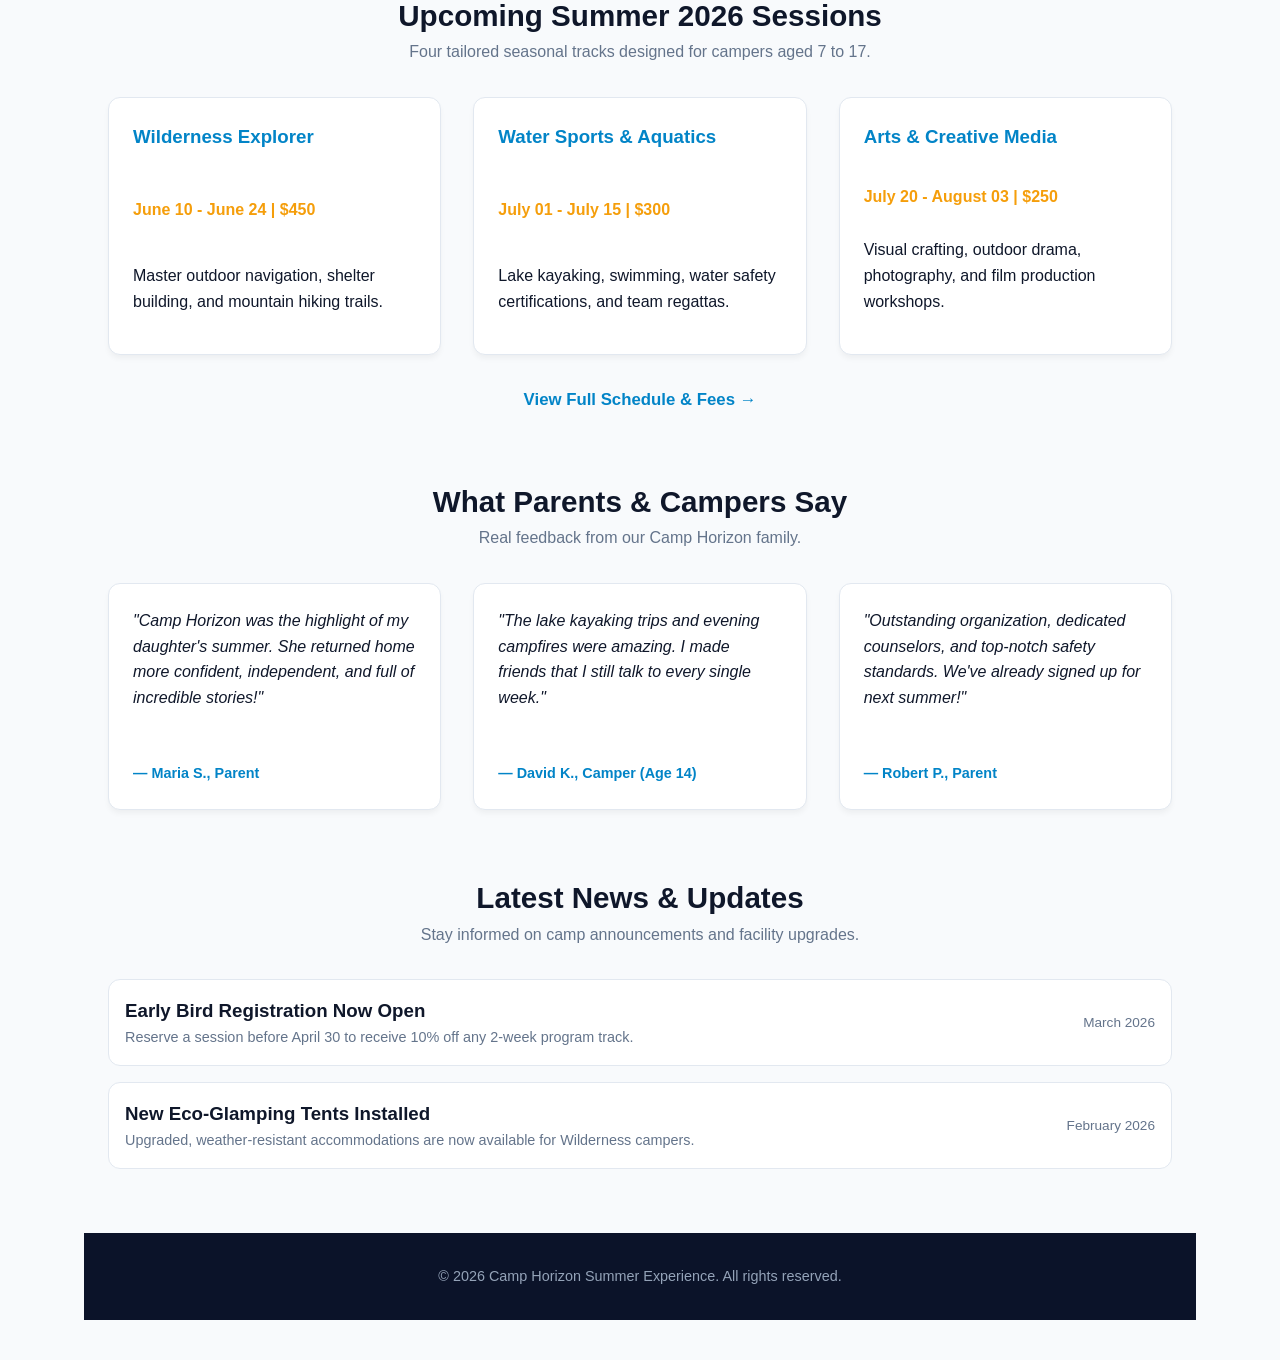
==== commit 5a0cf80a: "Add files via upload" ====
--- a/index.html
+++ b/index.html
@@ -6,6 +6,7 @@
   <title>Home — Camp Horizon</title>
   <link rel="stylesheet" href="css/style.css">
   <link rel="stylesheet" href="css/responsive.css">
+
 </head>
 <body>
 
@@ -26,7 +27,7 @@
   <main id="main-content" class="page-container">
     <main id="main-content" class="page-container">
 
-    <section class="task0-container my-4 p-4 border rounded shadow-sm" style="margin: 2rem 0; padding: 1.5rem; border: 1px solid #ddd; border-radius: 8px; background: #fff;">
+    <section class="task0-container my-4 p-4 border rounded shadow-sm" style="margin: 2rem 0; padding: 1.5rem; border: 1px solid #ddd; border-radius: 8px;">
       <h3 style="margin-bottom: 1rem;">Personalized Greeting</h3>
       
       <div style="margin-bottom: 1rem;">
@@ -186,16 +187,13 @@
         </article>
       </div>
     </section>
-
   </main>
 
   <footer class="site-footer">
     <p>&copy; 2026 Camp Horizon Summer Experience. All rights reserved.</p>
   </footer>
-<footer class="site-footer">
-    <p>&copy; 2026 Camp Horizon Summer Experience. All rights reserved.</p>
-  </footer>
- <script src="js/validation.js"></script>
+
+  <script src="js/validation.js"></script>
 </body>
 </html>
 
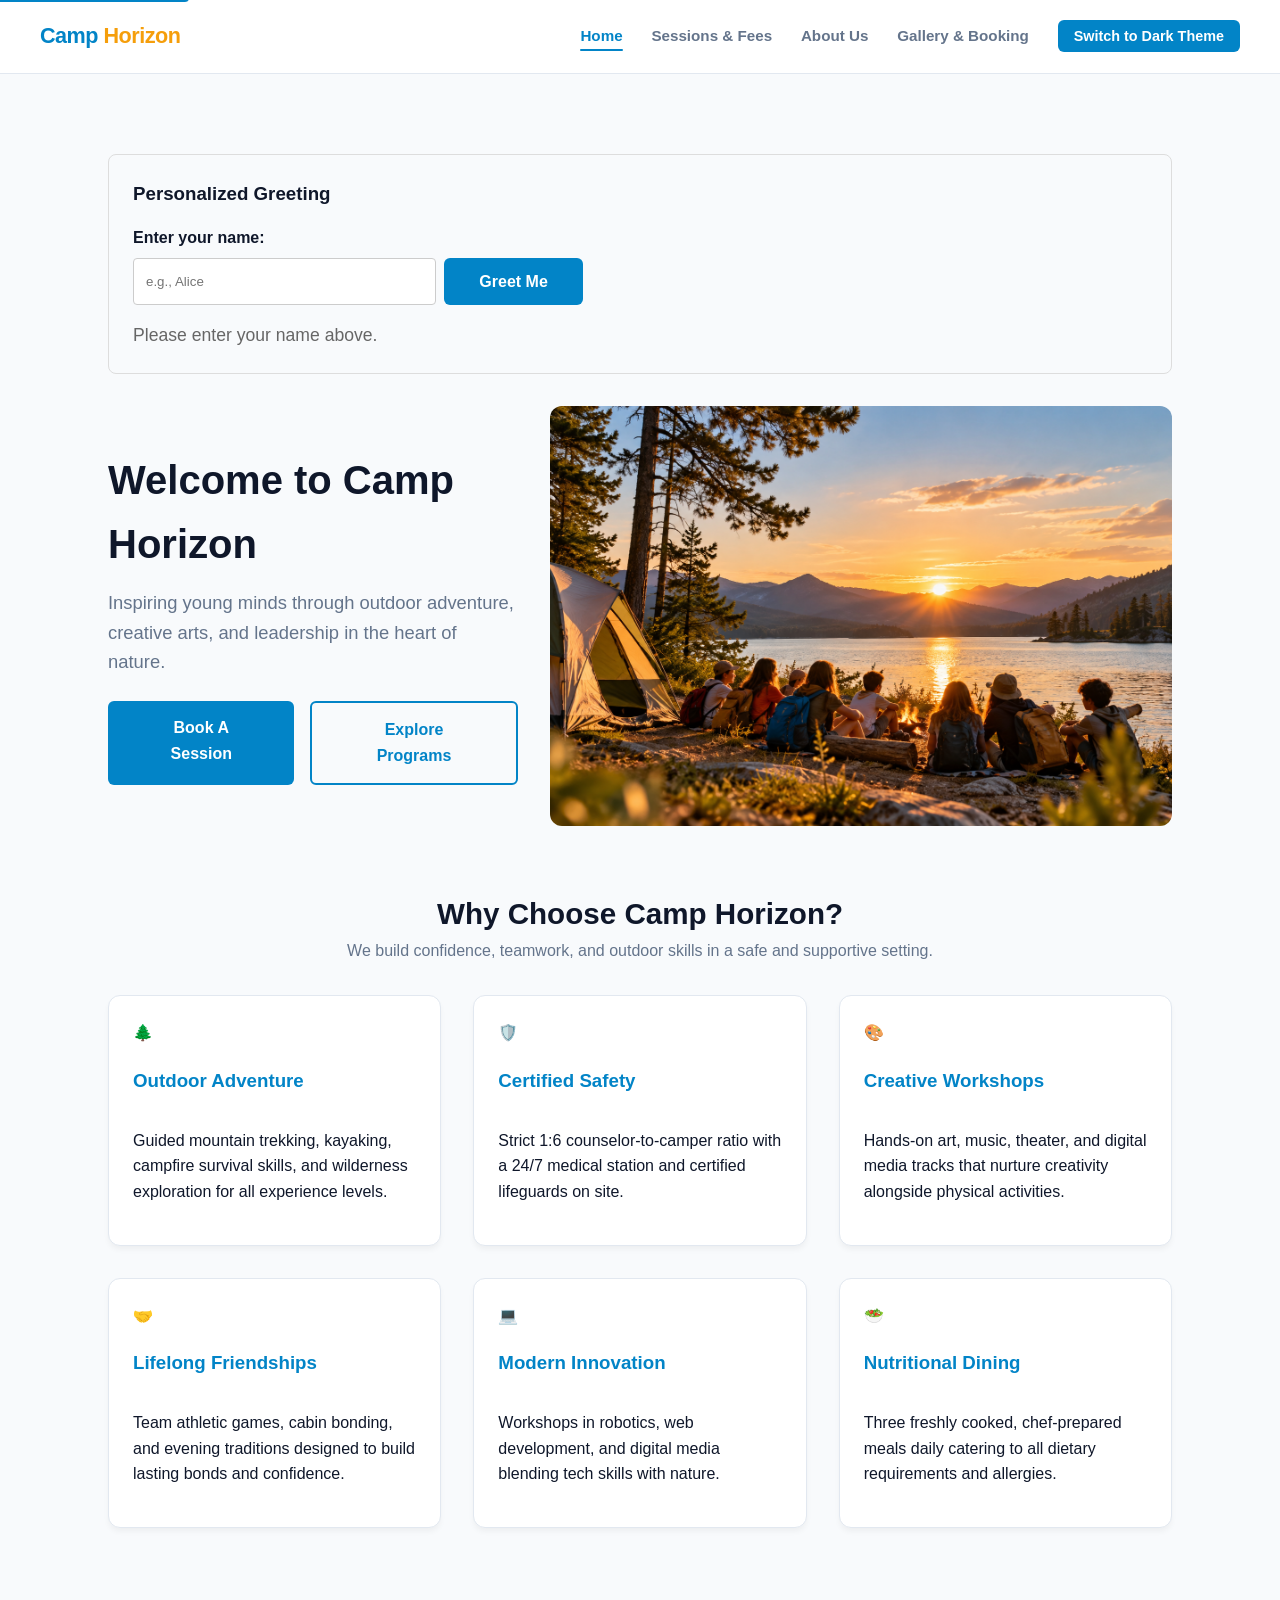
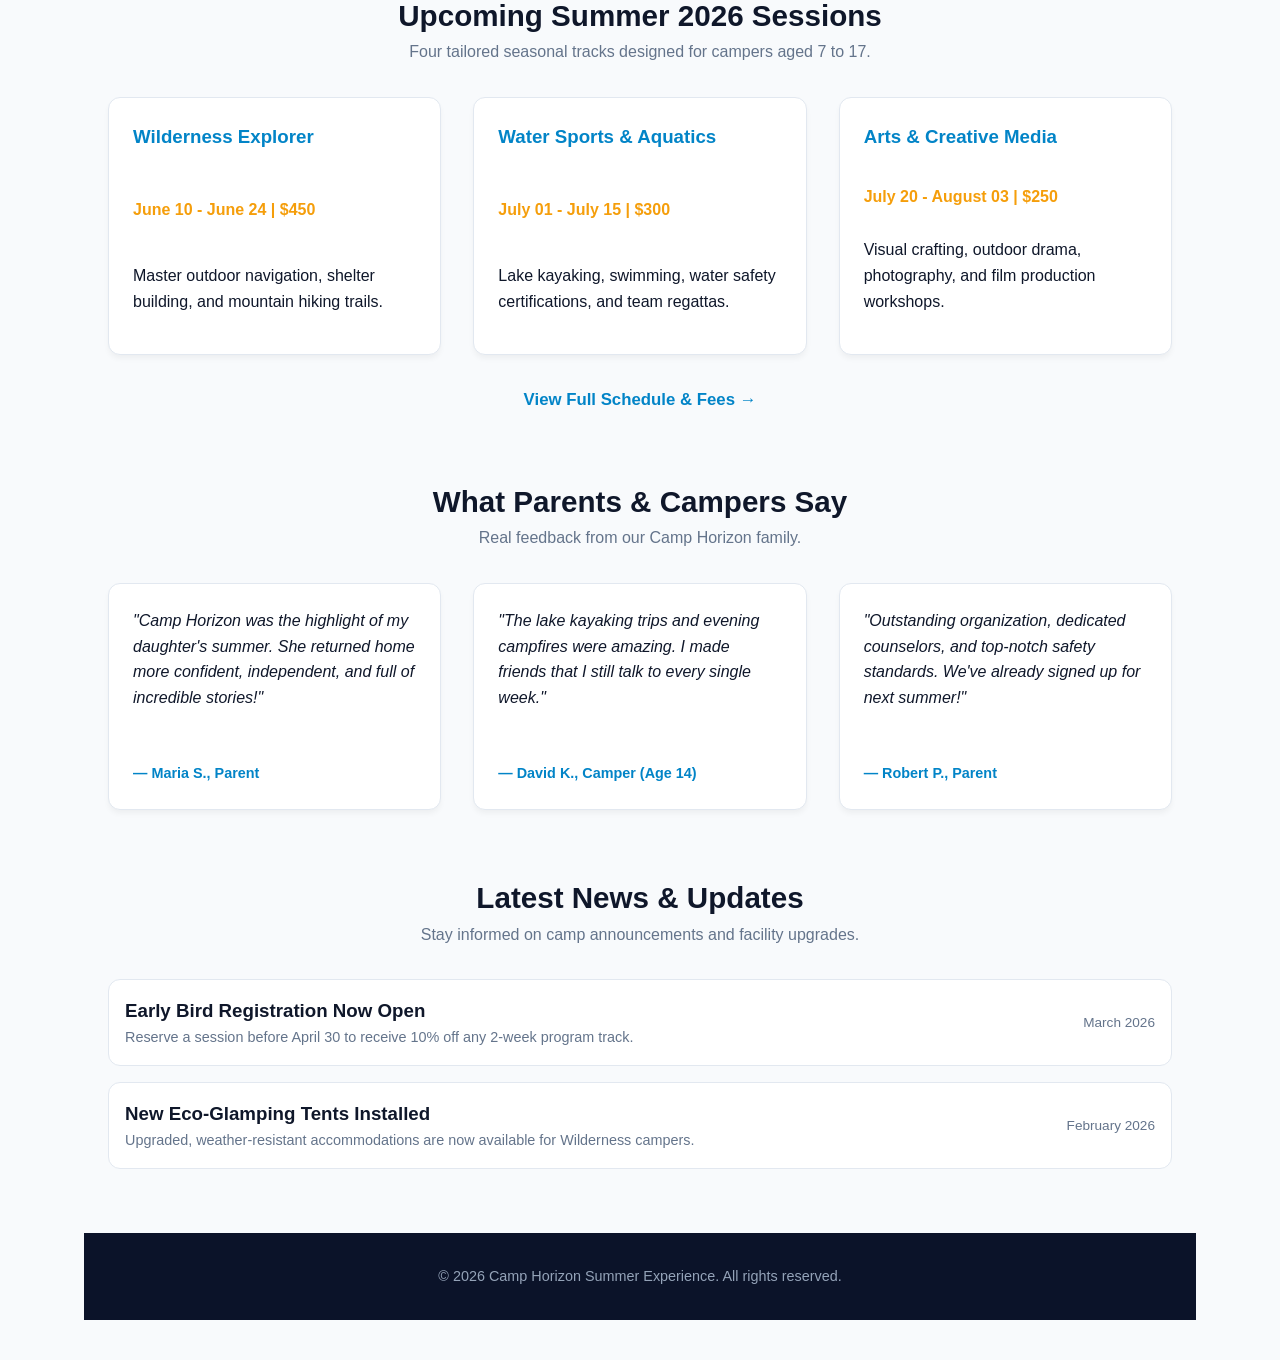
==== commit 60c2c968: "Include jQuery library in index.html Added jQuery library for enhanced functionality." ====
--- a/index.html
+++ b/index.html
@@ -193,6 +193,7 @@
     <p>&copy; 2026 Camp Horizon Summer Experience. All rights reserved.</p>
   </footer>
 
+  <script src="https://code.jquery.com/jquery-3.7.1.min.js"></script>
   <script src="js/validation.js"></script>
 </body>
 </html>
--- a/css/style.css
+++ b/css/style.css
@@ -365,34 +365,41 @@
   border-bottom: none;
 }
 
-.faq-item summary {
-  font-weight: 600;
+.faq-question {
+  background: none;
+  border: none;
+  width: 100%;
+  text-align: left;
+  font-weight: 600;
+  font-size: 1rem;
   cursor: pointer;
   color: var(--text-main);
-  user-select: none;
-  list-style: none;
-}
-
-.faq-item summary::-webkit-details-marker {
-  display: none;
-}
-
-.faq-item summary::after {
-  content: " +";
-  float: right;
+  padding: 0.2rem 0;
+  display: flex;
+  justify-content: space-between;
+  align-items: center;
+}
+
+.faq-question::after {
+  content: "+";
   color: var(--primary-color);
   font-weight: bold;
-}
-
-.faq-item[open] summary::after {
-  content: " −";
-}
-
-.faq-item p {
+  font-size: 1.2rem;
+}
+
+.faq-question[aria-expanded="true"]::after {
+  content: "−";
+}
+
+.faq-answer {
   margin-top: 0.5rem;
   font-size: 0.9rem;
   color: var(--text-muted);
   line-height: 1.5;
+}
+
+.faq-answer.hidden {
+  display: none !important;
 }
 
 .program-image-section {
@@ -955,4 +962,53 @@
 
 .btn-remove:hover {
   background-color: #dc2626;
+}
+
+body.dark-theme {
+  --primary-color: #38bdf8;
+  --primary-dark: #0ea5e9;
+  --accent-color: #fbbf24;
+  --text-main: #f8fafc;
+  --text-muted: #94a3b8;
+  --bg-page: #0f172a;
+  --bg-card: #1e293b;
+  --border-color: #334155;
+}
+
+body.dark-theme .site-header {
+  background-color: var(--bg-card);
+}
+
+body.dark-theme .schedule-table th {
+  background-color: var(--primary-dark);
+  color: #0f172a;
+}
+
+body.dark-theme .schedule-table tr:nth-child(even) {
+  background-color: #131c2e;
+}
+
+body.dark-theme .faq-item p,
+body.dark-theme .news-text,
+body.dark-theme .news-date,
+body.dark-theme .page-intro p,
+body.dark-theme .section-subtitle,
+body.dark-theme .value-card p {
+  color: var(--text-muted);
+}
+
+.theme-toggle-btn {
+  background-color: var(--primary-color);
+  color: #ffffff;
+  border: none;
+  padding: 0.5rem 1rem;
+  font-size: 0.9rem;
+  font-weight: 600;
+  border-radius: 6px;
+  cursor: pointer;
+  transition: background-color 0.2s ease;
+}
+
+.theme-toggle-btn:hover {
+  background-color: var(--primary-dark);
 }
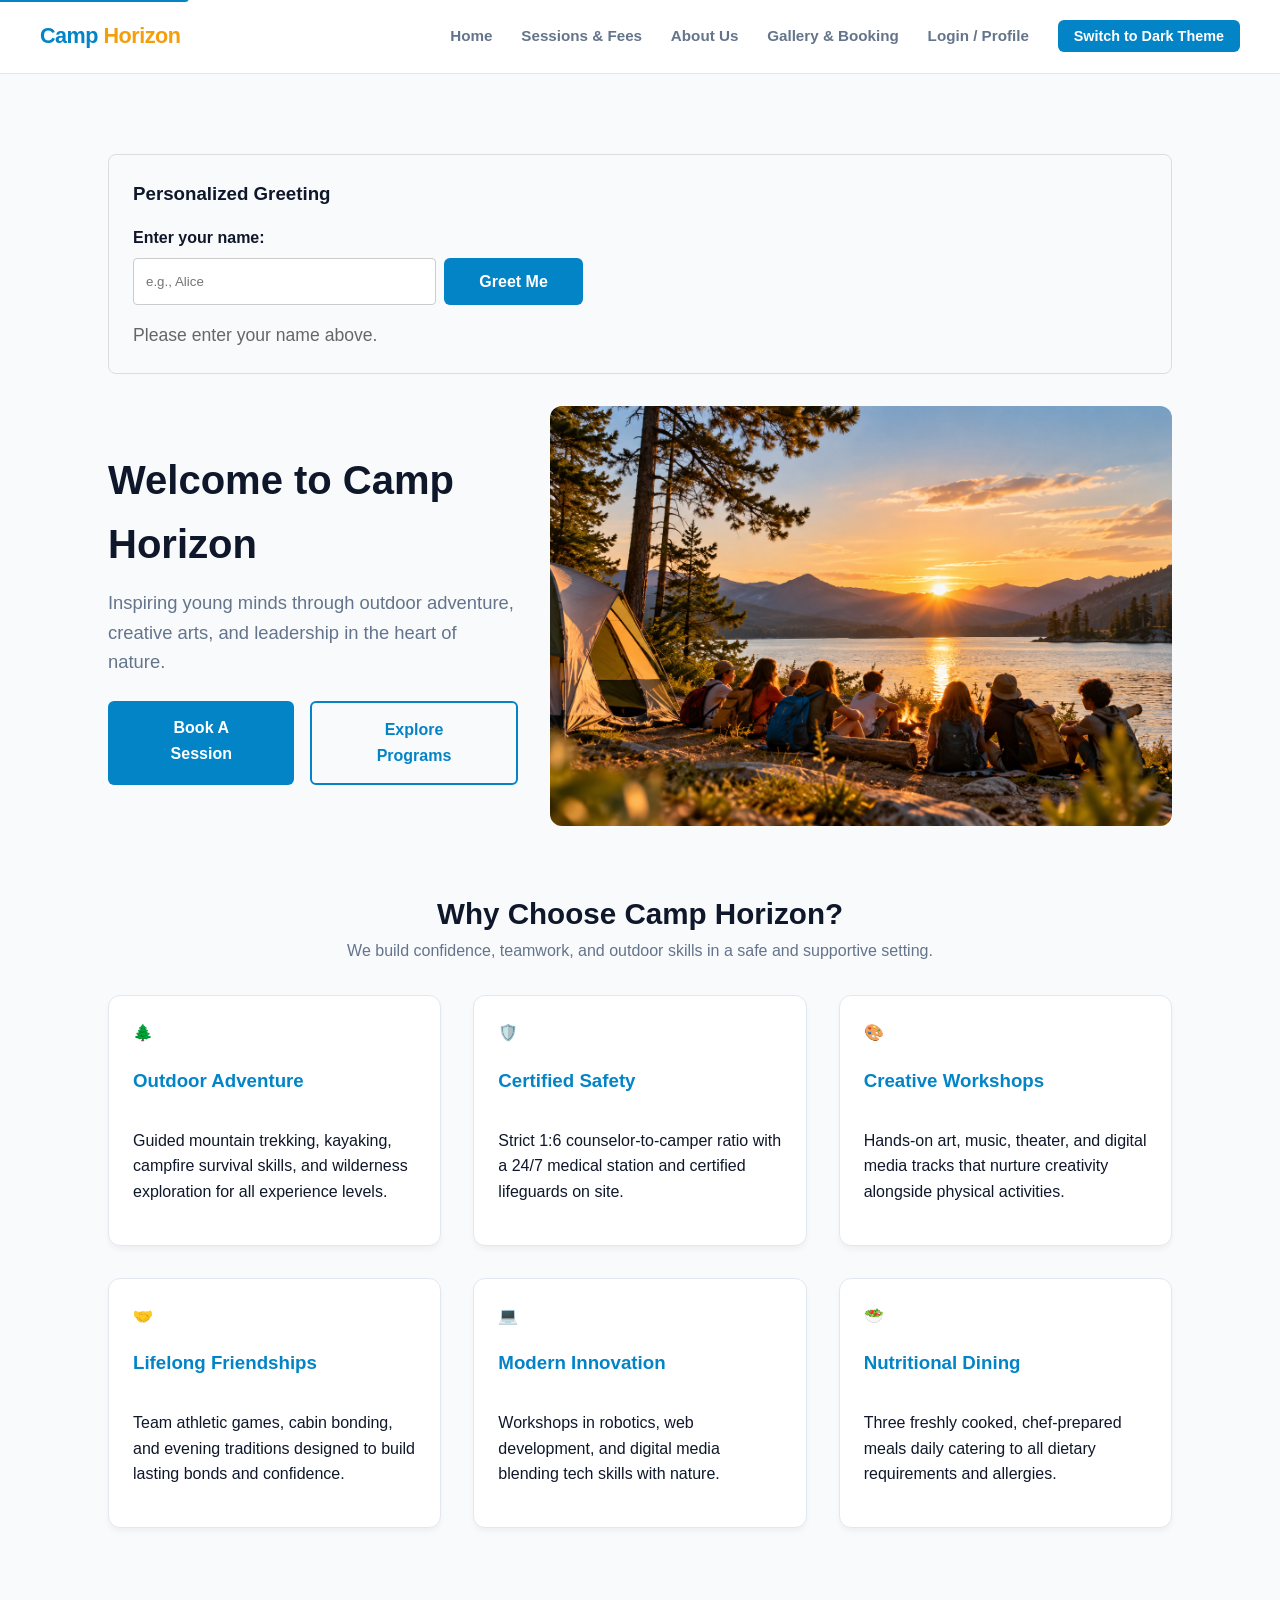
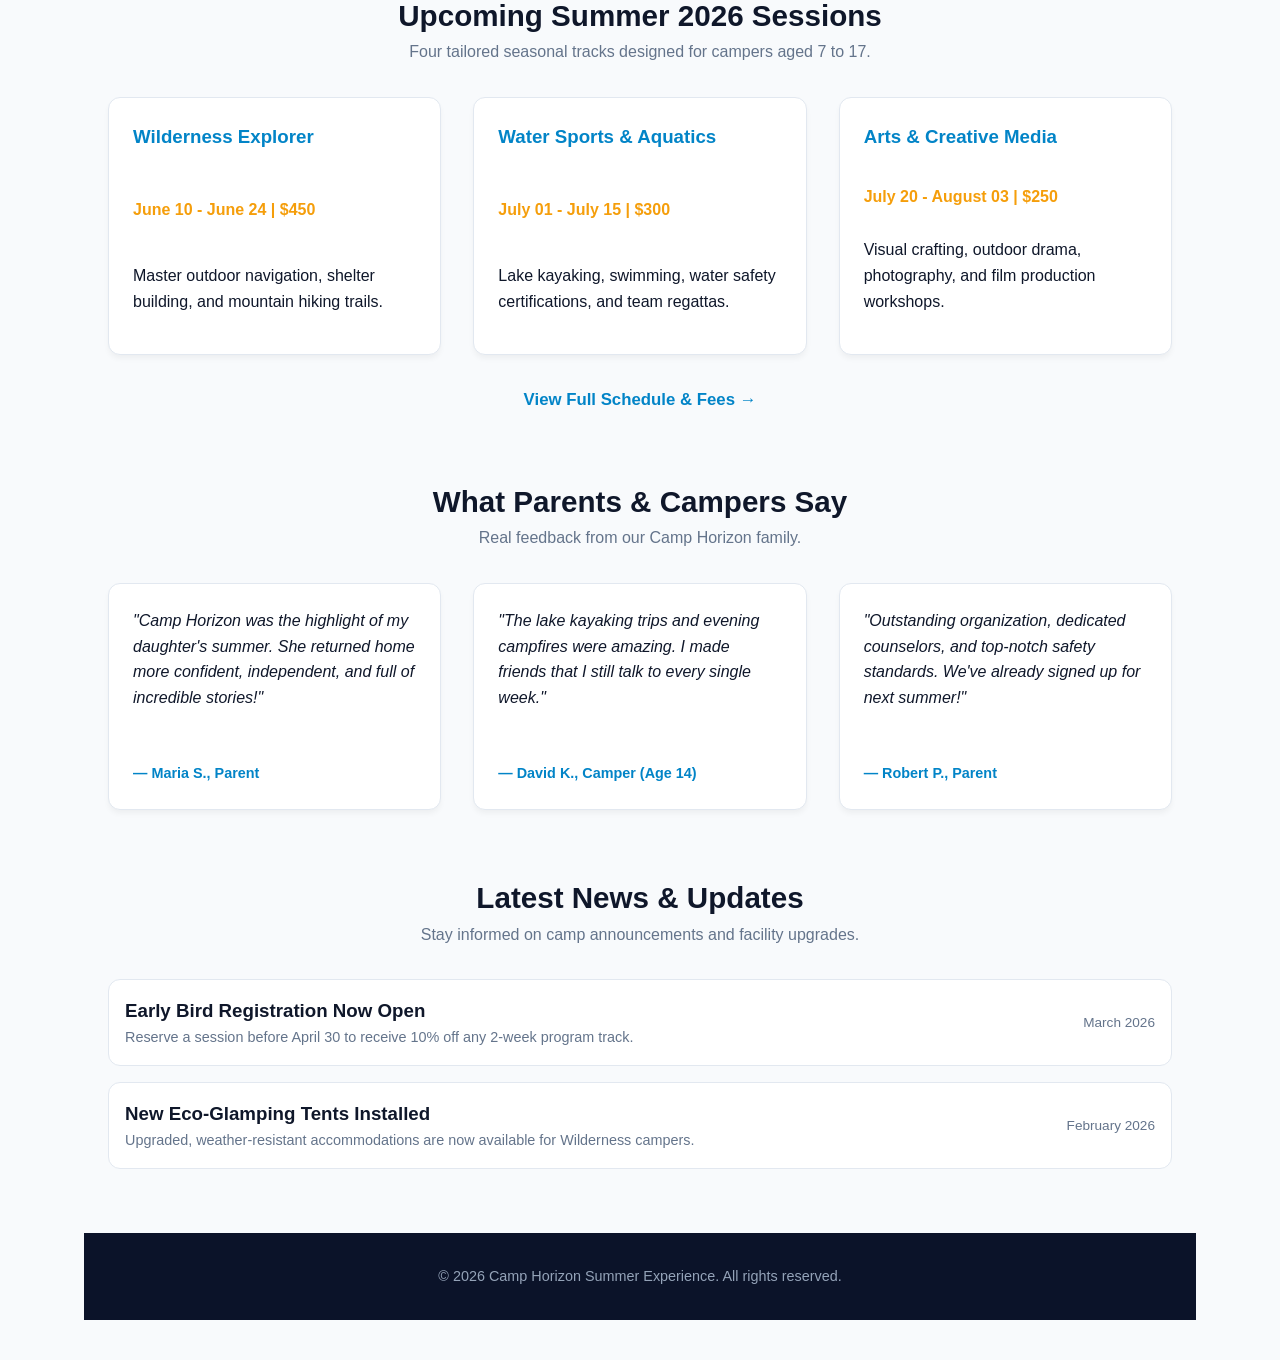
==== commit bbf5b7cf: "FINAL navigation header" ====
--- a/index.html
+++ b/index.html
@@ -16,10 +16,11 @@
     <div class="logo">Camp <span>Horizon</span></div>
     <nav class="main-nav" aria-label="Main navigation">
       <ul>
-        <li><a href="index.html" class="active" aria-current="page">Home</a></li>
+        <li><a href="index.html">Home</a></li>
         <li><a href="services.html">Sessions & Fees</a></li>
         <li><a href="about.html">About Us</a></li>
         <li><a href="contact.html">Gallery & Booking</a></li>
+        <li><a href="login.html">Login / Profile</a></li>
       </ul>
     </nav>
   </header>
--- a/css/style.css
+++ b/css/style.css
@@ -877,7 +877,7 @@
 }
 
 .hidden {
-  display: none !important;
+  display: none ;
 }
 
 .favourites-section {
@@ -1011,4 +1011,27 @@
 
 .theme-toggle-btn:hover {
   background-color: var(--primary-dark);
-}+}
+/* Assignment 6: Category Filter Buttons & Form Errors */
+.category-filter-btn {
+  padding: 6px 14px;
+  border: 1px solid var(--primary-color);
+  background-color: var(--bg-card);
+  color: var(--primary-color);
+  border-radius: 20px;
+  font-size: 0.88rem;
+  font-weight: 600;
+  cursor: pointer;
+  transition: all 0.2s ease;
+}
+
+.category-filter-btn:hover,
+.category-filter-btn.active {
+  background-color: var(--primary-color);
+  color: #ffffff;
+}
+
+.is-invalid {
+  border-color: #dc3545 !important;
+  background-color: #fff8f8 !important;
+}
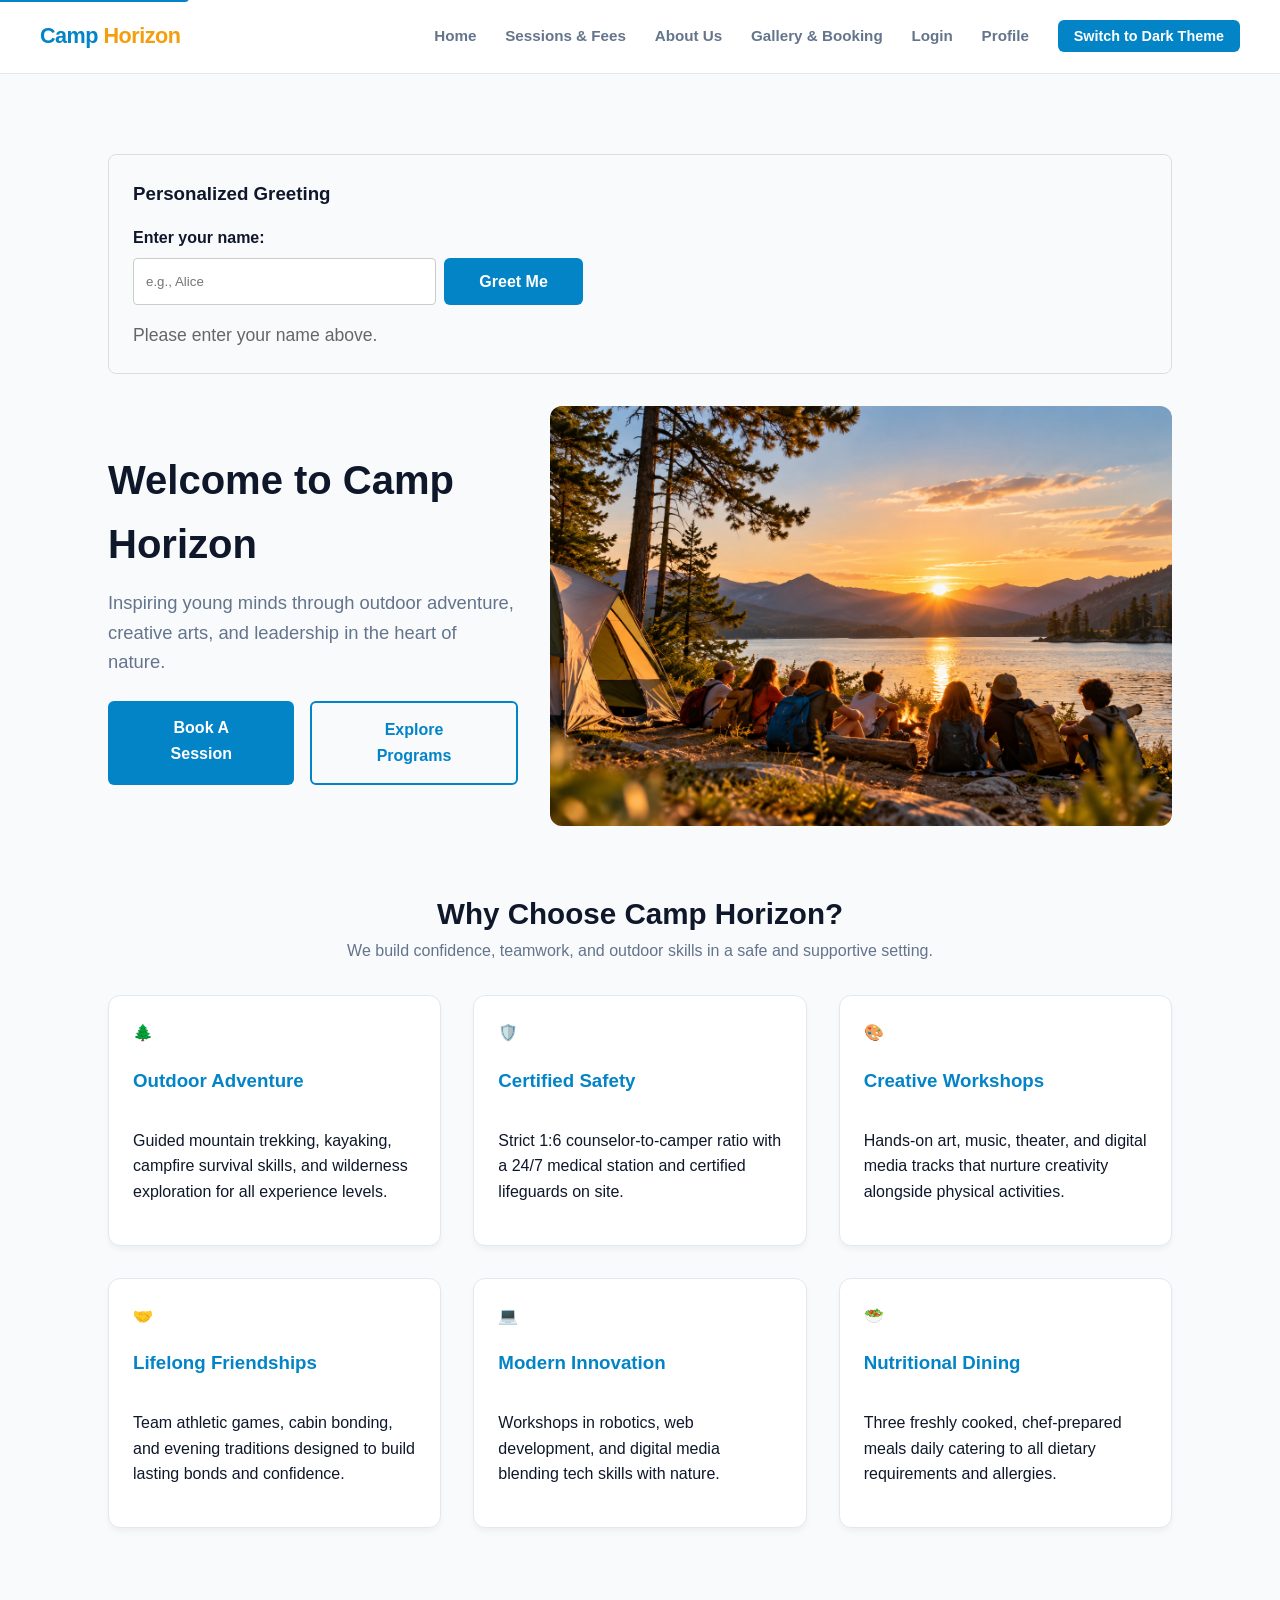
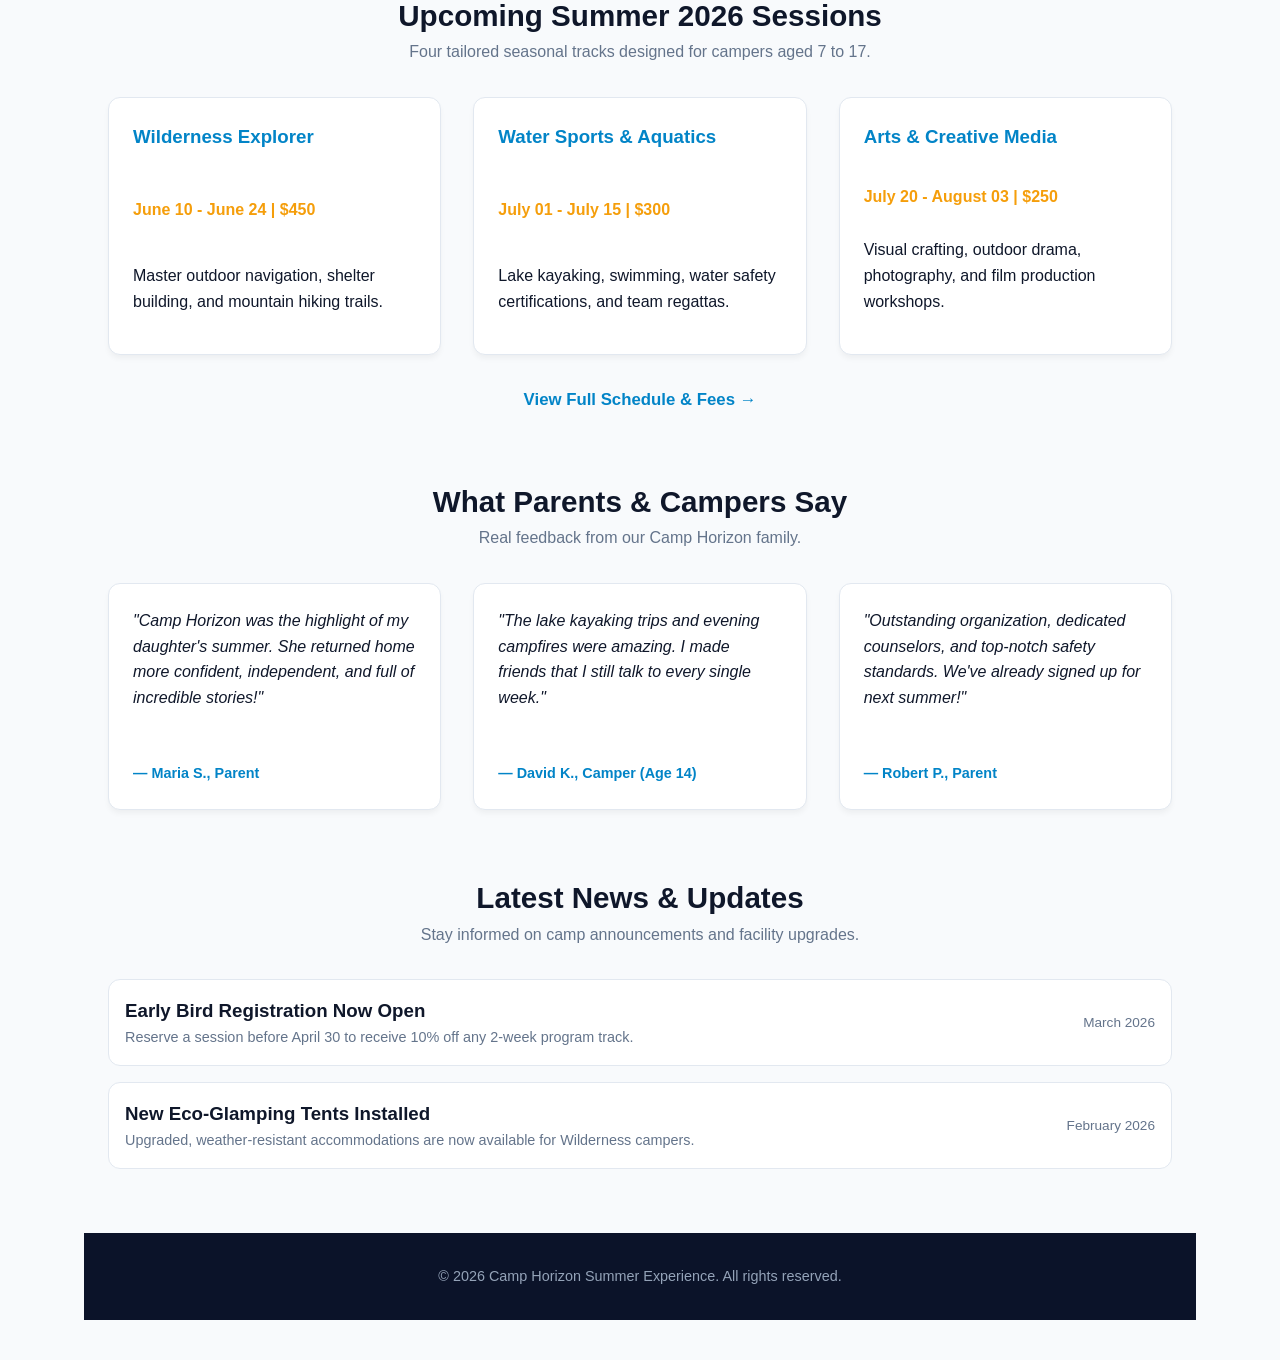
==== commit 45332d11: "FINAL navigation header 2 Updated navigation links and added a profile link in the header." ====
--- a/index.html
+++ b/index.html
@@ -20,7 +20,8 @@
         <li><a href="services.html">Sessions & Fees</a></li>
         <li><a href="about.html">About Us</a></li>
         <li><a href="contact.html">Gallery & Booking</a></li>
-        <li><a href="login.html">Login / Profile</a></li>
+        <li><a href="login.html">Login</a></li>
+        <li><a href="profile.html" id="navProfileLink">Profile</a></li>
       </ul>
     </nav>
   </header>
